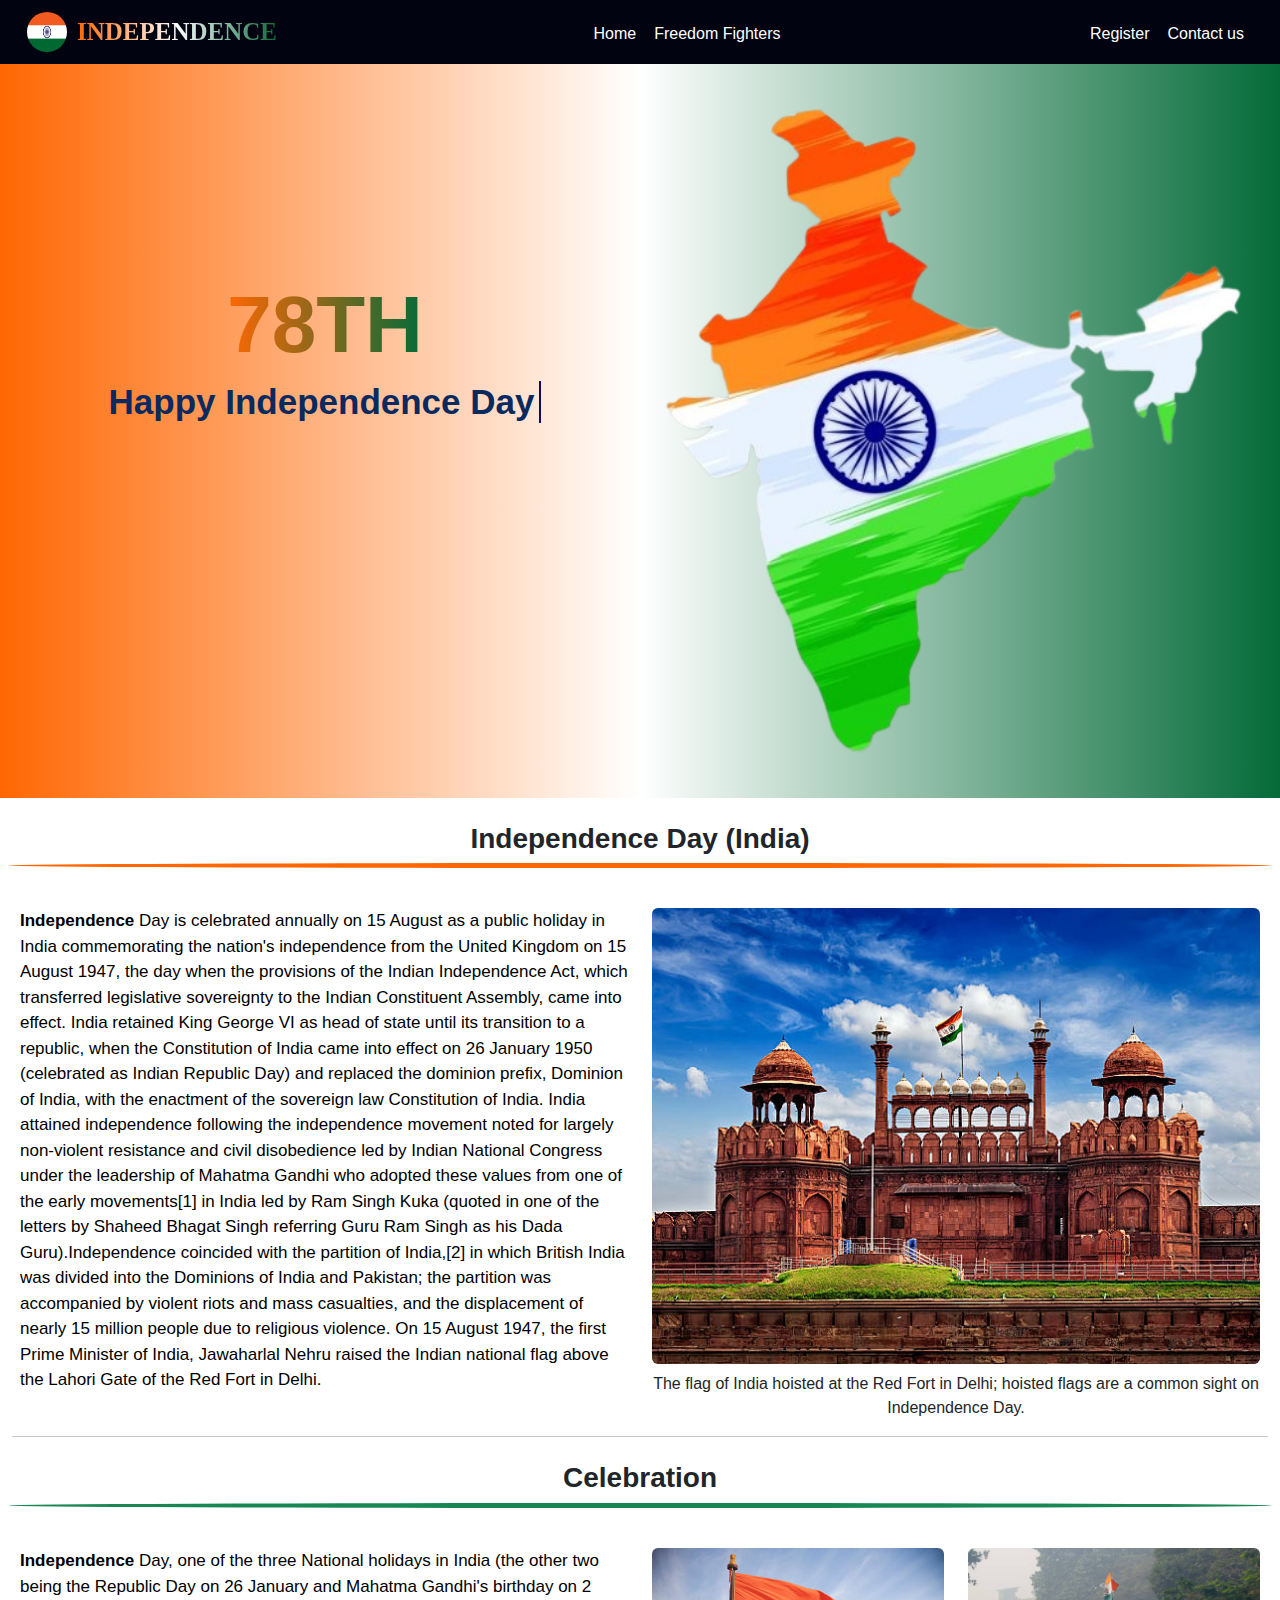
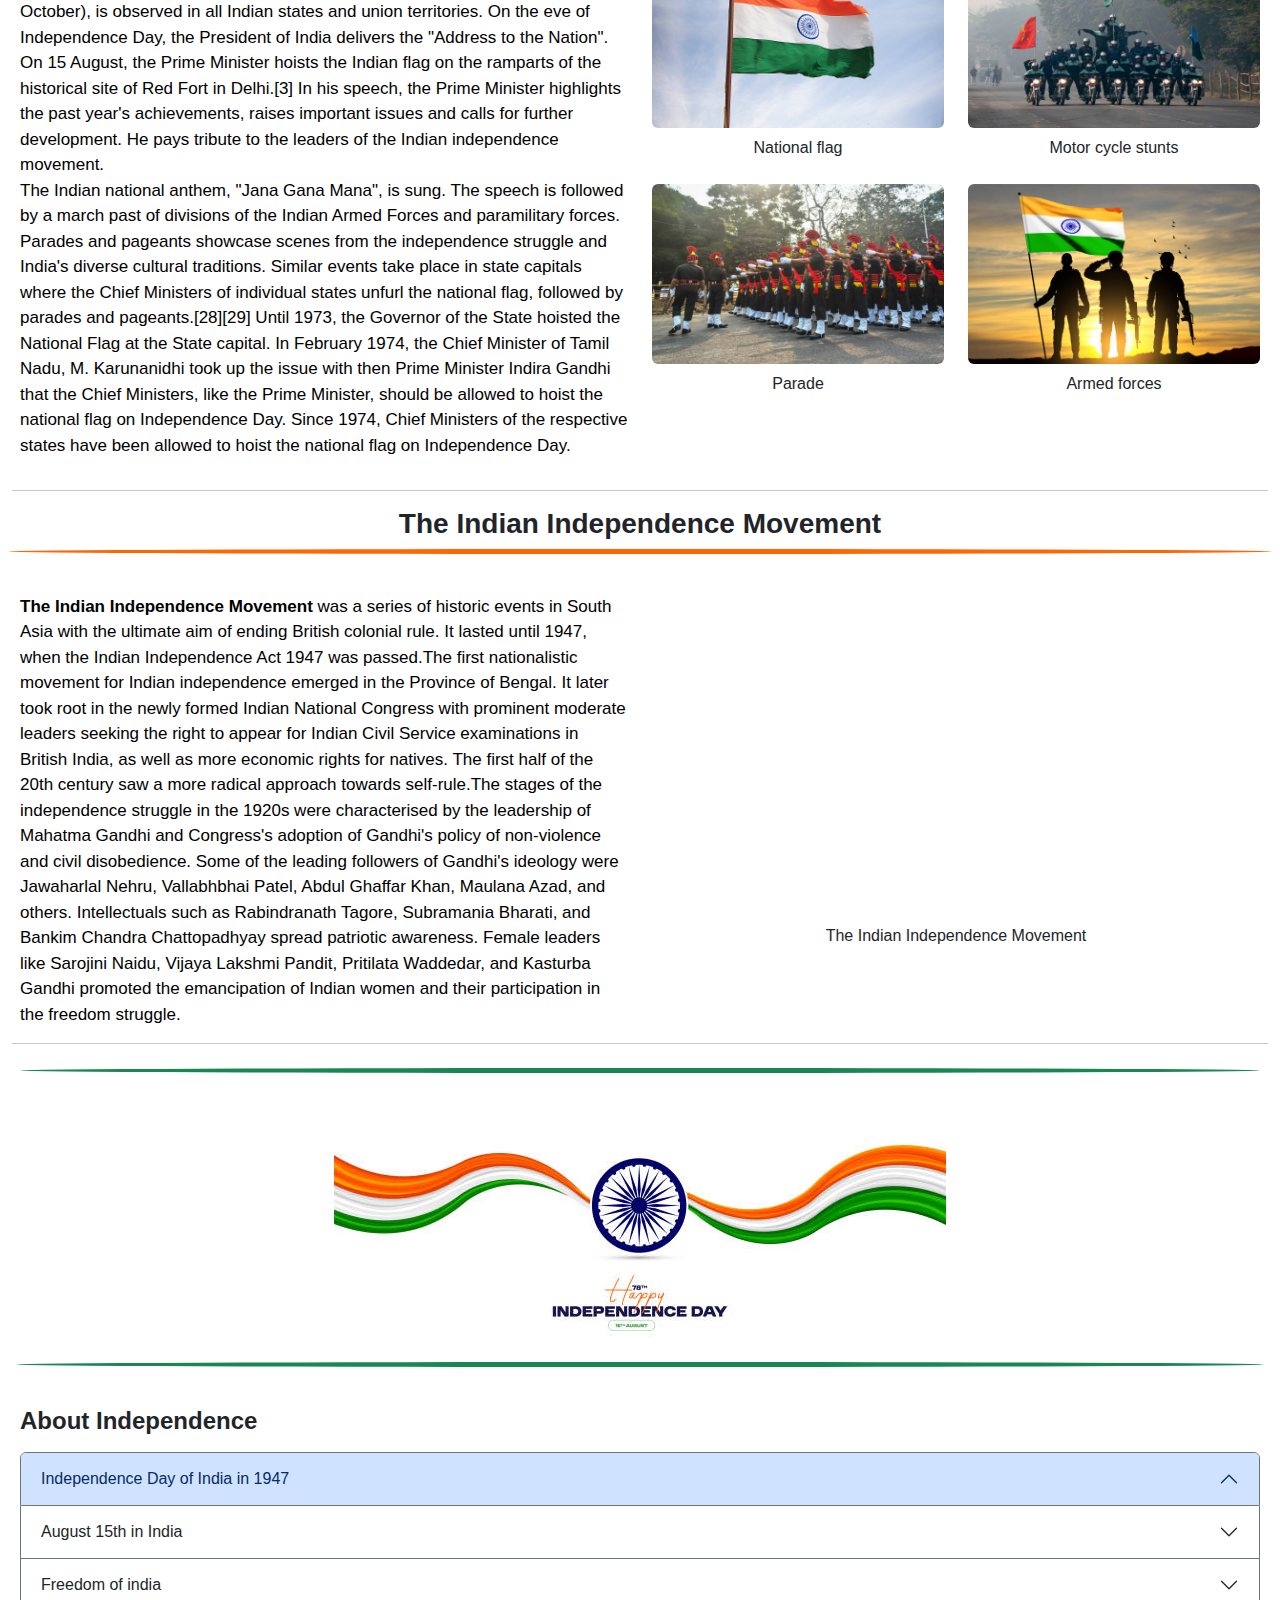
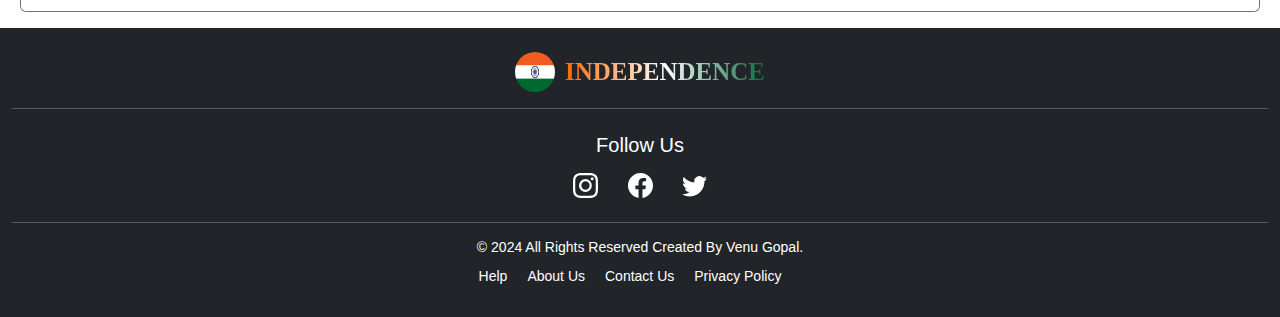
==== index.html @ 97d41c0d "added countdown modal" ====
<!DOCTYPE html>
<html lang="en">

<head>
    <meta charset="UTF-8">

    <link rel="stylesheet"
        href="https://fonts.googleapis.com/css2?family=Material+Symbols+Outlined:opsz,wght,FILL,GRAD@24,400,0,0" />
    <link rel="stylesheet" href="style.css">
    <link rel="shortcut icon" href="/images/favicon.png" type="image/x-icon">
    <meta name="viewport" content="width=device-width, initial-scale=1.0">
    <link href="https://cdn.jsdelivr.net/npm/bootstrap@5.3.3/dist/css/bootstrap.min.css" rel="stylesheet"
        integrity="sha384-QWTKZyjpPEjISv5WaRU9OFeRpok6YctnYmDr5pNlyT2bRjXh0JMhjY6hW+ALEwIH" crossorigin="anonymous">
    <title>Independence</title>
</head>

<body class="body">

    <!-- navbar section  -->
    <nav class="navbar navbar-expand-lg nav-card-bg fixed-top" id="navbar-card">
        <div class="container-fluid">
            <img src="/images/favicon.png" class="logo" alt="">
            <a class="navbar-brand site-title" style="font-size: 25px;" href="#">Independence</a>
            <button class="navbar-toggler  bg-white" type="button" data-bs-toggle="collapse"
                data-bs-target="#navbarNavAltMarkup" aria-controls="navbarNavAltMarkup" aria-expanded="false"
                aria-label="Toggle navigation">
                <span class="navbar-toggler-icon"></span>
            </button>
            <div class="collapse navbar-collapse" id="navbarNavAltMarkup">
                <div class="navbar-nav m-auto ">
                    <a class="nav-link active  text-white" id="nav-title" aria-current="page" href="#">Home</a>
                    <a class="nav-link  text-white" href="/freedom.html" target="_self" id="nav-title">Freedom
                        Fighters</a>
                </div>
                <div class="navbar-nav  ">
                    <a class="nav-link  text-white" href="/register.html" target="_self" id="nav-title">Register</a>
                    <a class="nav-link  text-white" href="#footer" target="_self" id="nav-title">Contact us</a>
                </div>
            </div>
        </div>
    </nav>


    <!-- indian flag and map card section  -->
    <div class="container-fluid mt-4 pb-3" id="first-card">
        <div class="row text-center pb-3" id="header-card">
            <div class="col-12 col-md-6 typing-text-main-card">
                <h5 class="seven-eight">78TH</h5>
                <div class="typing-card">
                    <h4 class="typing-text">
                        Happy Independence Day
                    </h4>
                </div>
            </div>

            <div class="col-12 col-md-6">
                <img src="/images/india.png" class="india-map" alt="">
            </div>
        </div>

        <!-- independence day story  -->
        <div class="row text-center px-2 pt-4">
            <h3 class="fw-bold">Independence Day (India)</h3>
            <div class="hor-line"></div>
            <div class="col-12 col-md-12 col-lg-6  ">

                <p class="independence-para  ">
                    <b>Independence</b> Day is celebrated annually on 15 August as a public holiday in India
                    commemorating the
                    nation's independence from the United Kingdom on 15 August 1947, the day when the provisions of the
                    Indian Independence Act, which transferred legislative sovereignty to the Indian Constituent
                    Assembly, came into effect. India retained King George VI as head of state until its transition to a
                    republic, when the Constitution of India came into effect on 26 January 1950 (celebrated as Indian
                    Republic Day) and replaced the dominion prefix, Dominion of India, with the enactment of the
                    sovereign law Constitution of India. India attained independence following the independence movement
                    noted for largely non-violent resistance and civil disobedience led by Indian National Congress
                    under the leadership of Mahatma Gandhi who adopted these values from one of the early movements[1]
                    in India led by Ram Singh Kuka (quoted in one of the letters by Shaheed Bhagat Singh referring Guru
                    Ram Singh as his Dada Guru).Independence coincided with the partition of India,[2] in which British
                    India was divided into the Dominions of India and Pakistan; the partition was accompanied by violent
                    riots and mass casualties, and the displacement of nearly 15 million people due to religious
                    violence. On 15 August 1947, the first Prime Minister of India, Jawaharlal Nehru raised the Indian
                    national flag above the Lahori Gate of the Red Fort in Delhi.

                </p>
            </div>

            <div class="col-md-6 d-none d-md-block d-lg-none">
                <p class="independence-para  mt-2  text-start">The flag of India hoisted at the Red Fort in Delhi;
                    hoisted flags are a common sight on Independence Day,Celebrations Flag hoisting, parade, fireworks,
                    singing patriotic songs and the National Anthem Jana Gana Mana, speech by the Prime Minister of
                    India and President of India</p>
            </div>
            <div class="col-12 col-md-6">
                <img src="/images/red-fort.jpg" class="india-map rounded" alt="">
                <p class=" d-md-none d-lg-block  mt-2  text-center">The flag of India hoisted at the
                    Red Fort in Delhi; hoisted flags are a common sight on Independence Day.</p>
            </div>
        </div>
        <hr class="m-0" />

        <!-- celebrations  -->
        <div class="row text-center px-2 pt-4">
            <h3 class="fw-bold">Celebration </h3>
            <div class="hor-line bg-success"></div>
            <div class="col-12 col-md-6 ">

                <p class="independence-para text-start ">
                    <b> Independence</b> Day, one of the three National holidays in India (the other two being the
                    Republic Day
                    on 26 January and Mahatma Gandhi's birthday on 2 October), is observed in all Indian states and
                    union territories. On the eve of Independence Day, the President of India delivers the "Address to
                    the Nation". On 15 August, the Prime Minister hoists the Indian flag on the ramparts of the
                    historical site of Red Fort in Delhi.[3] In his speech, the Prime Minister highlights the past
                    year's achievements, raises important issues and calls for further development. He pays tribute to
                    the leaders of the Indian independence movement.<span class="d-block d-md-none d-lg-block"> The
                        Indian national anthem, "Jana Gana Mana", is
                        sung. The speech is followed by a march past of divisions of the Indian Armed Forces and
                        paramilitary forces. Parades and pageants showcase scenes from the independence struggle and
                        India's
                        diverse cultural traditions. Similar events take place in state capitals where the Chief
                        Ministers
                        of individual states unfurl the national flag, followed by parades and pageants.[28][29] Until
                        1973,
                        the Governor of the State hoisted the National Flag at the State capital. In February 1974, the
                        Chief Minister of Tamil Nadu, M. Karunanidhi took up the issue with then Prime Minister Indira
                        Gandhi that the Chief Ministers, like the Prime Minister, should be allowed to hoist the
                        national
                        flag on Independence Day. Since 1974, Chief Ministers of the respective states have been allowed
                        to
                        hoist the national flag on Independence Day.
                    </span>
                </p>
            </div>


            <div class="col-12 col-md-6">
                <div class="row ">

                    <div class="col">
                        <img src="/images/flag.jpg" class="cele-pics rounded " alt="">
                        <p class="mt-2">National flag</p>
                        <img src="/images/parade.jpg" class=" cele-pics rounded mt-2" alt="">
                        <p class="mt-2">Parade</p>
                    </div>
                    <div class="col">
                        <img src="/images/moto-flag.jpg" class=" cele-pics rounded" alt="">
                        <p class="mt-2"> Motor cycle stunts</p>
                        <img src="/images/army.jpg" class=" cele-pics rounded mt-2" alt="">
                        <p class="mt-2">Armed forces</p>
                    </div>
                </div>
            </div>

            <div class="col-12 d-none d-md-block d-lg-none">
                <p class="independence-para text-start">
                    The Indian national anthem, "Jana Gana Mana", is
                    sung. The speech is followed by a march past of divisions of the Indian Armed Forces and
                    paramilitary forces. Parades and pageants showcase scenes from the independence struggle and India's
                    diverse cultural traditions. Similar events take place in state capitals where the Chief Ministers
                    of individual states unfurl the national flag, followed by parades and pageants.[28][29] Until 1973,
                    the Governor of the State hoisted the National Flag at the State capital. In February 1974, the
                    Chief Minister of Tamil Nadu, M. Karunanidhi took up the issue with then Prime Minister Indira
                    Gandhi that the Chief Ministers, like the Prime Minister, should be allowed to hoist the national
                    flag on Independence Day. Since 1974, Chief Ministers of the respective states have been allowed to
                    hoist the national flag on Independence Day
                </p>
            </div>
        </div>

        <hr class="" />
        <!-- video of independence section  -->
        <div class="row px-2">
            <h3 class="fw-bold text-center">The Indian Independence Movement</h3>
            <div class="hor-line px-2"></div>
            <div class="col-12 col-md-6">
                <p class="independence-para"> <b>The Indian Independence Movement</b> was a series of historic events in
                    South
                    Asia with the
                    ultimate aim of ending British colonial rule. It lasted until 1947, when the Indian Independence Act
                    1947 was passed.The first nationalistic movement for Indian independence emerged in the Province of
                    Bengal. It later
                    took root in the newly formed Indian National Congress with prominent moderate leaders seeking the
                    right to appear for Indian Civil Service examinations in British India, as well as more economic
                    rights for natives. The first half of the 20th century saw a more radical approach towards
                    self-rule.The stages of the independence struggle in the 1920s were characterised by the leadership
                    of Mahatma
                    Gandhi and Congress's adoption of Gandhi's policy of non-violence and civil disobedience. Some of
                    the leading followers of Gandhi's ideology were Jawaharlal Nehru, Vallabhbhai Patel, Abdul Ghaffar
                    Khan, Maulana Azad, and others. Intellectuals such as Rabindranath Tagore, Subramania Bharati, and
                    Bankim Chandra Chattopadhyay spread patriotic awareness. Female leaders like Sarojini Naidu, Vijaya
                    Lakshmi Pandit, Pritilata Waddedar, and Kasturba Gandhi promoted the emancipation of Indian women
                    and their participation in the freedom struggle.</p>
            </div>
            <div class="col-12 col-md-6">
                <iframe class="rounded" width="100%" height="315"
                    src="https://www.youtube.com/embed/RoUAdTocj0E?si=4r1GRbFSFr2_ej_W" title="YouTube video player"
                    frameborder="0"
                    allow="accelerometer; autoplay; clipboard-write; encrypted-media; gyroscope; picture-in-picture; web-share"
                    referrerpolicy="strict-origin-when-cross-origin" allowfullscreen></iframe>
                <p class="mt-2 text-center">The Indian Independence Movement </p>

            </div>
        </div>

        <hr class="mt-0 mb-4" />
        <!-- flag chakra section  -->
        <div class="px-2">
            <div class="hor-line bg-success pt-0 "></div>
            <div class="row px-2">
                <div class="col d-flex justify-content-center pb-3">
                    <img src="/images/chakra.jpg" class="chakra-img" alt="independence-day">
                </div>
                <div class="hor-line bg-success"></div>
            </div>


            <!-- accordian section  -->
            <div class="col-12 ">
                <h4 class="mb-3 fw-bold">About Independence</h4>

                <div class="accordion " id="accordionPanelsStayOpenExample">
                    <div class="accordion-item border-1 border-secondary">
                        <h2 class="accordion-header">
                            <button class="accordion-button" type="button" data-bs-toggle="collapse"
                                data-bs-target="#panelsStayOpen-collapseOne" aria-expanded="true"
                                aria-controls="panelsStayOpen-collapseOne">
                                Independence Day of India in 1947
                            </button>
                        </h2>
                        <div id="panelsStayOpen-collapseOne" class="accordion-collapse collapse">
                            <h6 class="accordion-body">
                                It was on 15th August 1947 that India was declared independent from British colonialism,
                                and the reins of control were handed over to the leaders of the Country.

                            </h6>
                        </div>
                    </div>
                    <div class="accordion-item  border-1 border-secondary">
                        <h2 class="accordion-header">
                            <button class="accordion-button collapsed" type="button" data-bs-toggle="collapse"
                                data-bs-target="#panelsStayOpen-collapseTwo" aria-expanded="false"
                                aria-controls="panelsStayOpen-collapseTwo">
                                August 15th in India
                            </button>
                        </h2>
                        <div id="panelsStayOpen-collapseTwo" class="accordion-collapse collapse">
                            <h6 class="accordion-body">
                                Independence Day, in India, national holiday celebrated annually on August 15.
                                Independence Day marks the end of British rule in 1947, brought about by the Indian
                                Independence Act of July 18 that year, and the establishment of a free and independent
                                Indian nation.
                            </h6>
                        </div>
                    </div>
                    <div class="accordion-item  border-1 border-secondary">
                        <h2 class="accordion-header">
                            <button class="accordion-button collapsed" type="button" data-bs-toggle="collapse"
                                data-bs-target="#panelsStayOpen-collapseThree" aria-expanded="false"
                                aria-controls="panelsStayOpen-collapseThree">
                                Freedom of india
                            </button>
                        </h2>
                        <div id="panelsStayOpen-collapseThree" class="accordion-collapse collapse">
                            <h6 class="accordion-body">
                                The Indian Independence Movement was a series of historic events in South Asia with the
                                ultimate aim of ending British colonial rule. It lasted until 1947, when the Indian
                                Independence Act 1947 was passed. The first nationalistic movement for Indian
                                independence emerged in the Province of Bengal.
                            </h6>
                        </div>
                    </div>
                </div>
            </div>
        </div>
    </div>

    <!-- footer section  -->
    <footer class="footer-section container-fluid py-4 bg-dark" id="footer">
        <div class="logo-footer-card container-fluid">
            <img src="/images/favicon.png" class="logo" alt="independence-day">
            <a class="navbar-brand site-title" style="font-size: 25px;">Independence</a>

        </div>
        <hr class="text-white" />
        <div class="py-2">
            <h5 class="text-white pb-2">Follow Us</h5>
            <a href="https://www.instagram.com/venu_gopal_godugu?igsh=OGQ5ZDc2ODk2ZA==" target="_blank"><svg
                    xmlns="http://www.w3.org/2000/svg" fill="currentColor" class="bi bi-instagram face-icon"
                    viewBox="0 0 16 16">
                    <path
                        d="M8 0C5.829 0 5.556.01 4.703.048 3.85.088 3.269.222 2.76.42a3.9 3.9 0 0 0-1.417.923A3.9 3.9 0 0 0 .42 2.76C.222 3.268.087 3.85.048 4.7.01 5.555 0 5.827 0 8.001c0 2.172.01 2.444.048 3.297.04.852.174 1.433.372 1.942.205.526.478.972.923 1.417.444.445.89.719 1.416.923.51.198 1.09.333 1.942.372C5.555 15.99 5.827 16 8 16s2.444-.01 3.298-.048c.851-.04 1.434-.174 1.943-.372a3.9 3.9 0 0 0 1.416-.923c.445-.445.718-.891.923-1.417.197-.509.332-1.09.372-1.942C15.99 10.445 16 10.173 16 8s-.01-2.445-.048-3.299c-.04-.851-.175-1.433-.372-1.941a3.9 3.9 0 0 0-.923-1.417A3.9 3.9 0 0 0 13.24.42c-.51-.198-1.092-.333-1.943-.372C10.443.01 10.172 0 7.998 0zm-.717 1.442h.718c2.136 0 2.389.007 3.232.046.78.035 1.204.166 1.486.275.373.145.64.319.92.599s.453.546.598.92c.11.281.24.705.275 1.485.039.843.047 1.096.047 3.231s-.008 2.389-.047 3.232c-.035.78-.166 1.203-.275 1.485a2.5 2.5 0 0 1-.599.919c-.28.28-.546.453-.92.598-.28.11-.704.24-1.485.276-.843.038-1.096.047-3.232.047s-2.39-.009-3.233-.047c-.78-.036-1.203-.166-1.485-.276a2.5 2.5 0 0 1-.92-.598 2.5 2.5 0 0 1-.6-.92c-.109-.281-.24-.705-.275-1.485-.038-.843-.046-1.096-.046-3.233s.008-2.388.046-3.231c.036-.78.166-1.204.276-1.486.145-.373.319-.64.599-.92s.546-.453.92-.598c.282-.11.705-.24 1.485-.276.738-.034 1.024-.044 2.515-.045zm4.988 1.328a.96.96 0 1 0 0 1.92.96.96 0 0 0 0-1.92m-4.27 1.122a4.109 4.109 0 1 0 0 8.217 4.109 4.109 0 0 0 0-8.217m0 1.441a2.667 2.667 0 1 1 0 5.334 2.667 2.667 0 0 1 0-5.334" />
                </svg></a>
            <a href="https://www.facebook.com/profile.php?id=100006681679031&mibextid=ZbWKwL" target="_blank"><svg
                    xmlns="http://www.w3.org/2000/svg" fill="currentColor" class="bi bi-facebook face-icon-2"
                    viewBox="0 0 16 16">
                    <path
                        d="M16 8.049c0-4.446-3.582-8.05-8-8.05C3.58 0-.002 3.603-.002 8.05c0 4.017 2.926 7.347 6.75 7.951v-5.625h-2.03V8.05H6.75V6.275c0-2.017 1.195-3.131 3.022-3.131.876 0 1.791.157 1.791.157v1.98h-1.009c-.993 0-1.303.621-1.303 1.258v1.51h2.218l-.354 2.326H9.25V16c3.824-.604 6.75-3.934 6.75-7.951" />
                </svg></a>
            <a href="https://twitter.com/i/flow/login " target="_blank" class=""><svg xmlns="http://www.w3.org/2000/svg"
                    fill="currentColor" class="bi bi-twitter face-icon" viewBox="0 0 16 16">
                    <path
                        d="M5.026 15c6.038 0 9.341-5.003 9.341-9.334q.002-.211-.006-.422A6.7 6.7 0 0 0 16 3.542a6.7 6.7 0 0 1-1.889.518 3.3 3.3 0 0 0 1.447-1.817 6.5 6.5 0 0 1-2.087.793A3.286 3.286 0 0 0 7.875 6.03a9.32 9.32 0 0 1-6.767-3.429 3.29 3.29 0 0 0 1.018 4.382A3.3 3.3 0 0 1 .64 6.575v.045a3.29 3.29 0 0 0 2.632 3.218 3.2 3.2 0 0 1-.865.115 3 3 0 0 1-.614-.057 3.28 3.28 0 0 0 3.067 2.277A6.6 6.6 0 0 1 .78 13.58a6 6 0 0 1-.78-.045A9.34 9.34 0 0 0 5.026 15" />
                </svg></a>
        </div>
        <hr class="text-white" />
        <h6 class="text-white footer-text">
            &copy; 2024 All Rights Reserved Created By Venu Gopal.
        </h6>
        <div class="d-flex justify-content-center pt-1">
            <h6 class="text-white footer-text">
                <a class="footer-links">help</a>
            </h6>
            <h6 class="text-white footer-text">
                <a class="footer-links">about us</a>
            </h6>
            <h6 class="text-white footer-text">
                <a href="mailto:www.venuiti97@gmail.com" class="footer-links" target="_blank">contact us</a>
            </h6>
            <h6 class="text-white footer-text">
                <a class="footer-links">privacy policy</a>
            </h6>
        </div>
    </footer>


    <!-- go up card  -->
    <a href="#first-card" title="Go Up" class="go-up-card" id="arrow-card">
        <span class="material-symbols-outlined" style="margin-top: 0.3rem;">
            arrow_upward
        </span>
    </a>

    <!-- countdown card  -->
    <div id="countdown-card" class="px-2">
        <div class="d-flex justify-content-center align-items-center" style="height: 100vh;">

            <div class="card" id="count-card">
                <div class="card-header fs-4 bg-warning">
                    Independence day meet
                </div>
                <div class="card-body">
                    <div class="card-title fs-5 fw-bold" id="countdown">
                        Countdown :
                    </div>
                    <p class="card-text text-white" id="countdown-note"> "Don't miss the chance to celebrate our
                        nation's independence! Join us for an unforgettable gathering on August 15th to honor our
                        freedom and unity."</p>
                    <div class="d-flex justify-content-end column-gap-3">
                        <button class="btn" id="close-count-bt">Close</button>
                        <a href="/register.html" class="btn btn-primary">Register now</a>
                    </div>
                </div>
            </div>
        </div>
    </div>


    <script>
        // arrow card function
        window.addEventListener("scroll", function () {
            const arrow = this.document.getElementById("arrow-card");
            if (window.scrollY > window.innerHeight * 2) {
                arrow.style.display = "block";
            } else {
                arrow.style.display = "none";
            }
        });



        //independence day count down function 
        // Set the date we're counting down to
        const countdownDate = new Date('August 15, 2024 00:00:00').getTime();
        // Update the countdown every 1 second
        const countdownFunction = setInterval(() => {
            // Get today's date and time
            const now = new Date().getTime();
            // Find the distance between now and the countdown date
            const distance = countdownDate - now;
            // Time calculations for days, hours, minutes, and seconds
            const days = Math.floor(distance / (1000 * 60 * 60 * 24));
            const hours = Math.floor((distance % (1000 * 60 * 60 * 24)) / (1000 * 60 * 60));
            const minutes = Math.floor((distance % (1000 * 60 * 60)) / (1000 * 60));
            const seconds = Math.floor((distance % (1000 * 60)) / 1000);
            // Display the result in the element with id="countdown"
            document.getElementById('countdown').innerHTML = `Registration ends in : ${days}d ${hours}h ${minutes}m ${seconds}s`;
            // If the countdown is finished, write some text
            if (distance < 0) {
                clearInterval(countdownFunction);
                document.getElementById('countdown').innerHTML = 'Happy Independence Day!';
            }
        }, 1000);


        // countdownCard display none and hide logic 
        const countdownCard = document.getElementById("countdown-card")
        const closeCountBt = document.getElementById("close-count-bt")

        window.addEventListener("load", () => {
            setTimeout(() => {
                countdownCard.style.display = "block"
            }, 1000);

        })

        closeCountBt.addEventListener("click", () => {
            countdownCard.style.display = "none"
        })

    </script>


    <script src="https://cdn.jsdelivr.net/npm/bootstrap@5.3.3/dist/js/bootstrap.bundle.min.js"
        integrity="sha384-YvpcrYf0tY3lHB60NNkmXc5s9fDVZLESaAA55NDzOxhy9GkcIdslK1eN7N6jIeHz"
        crossorigin="anonymous"></script>
</body>

</html>
---- style.css ----
* {
     margin: 0;
     padding: 0;
     box-sizing: border-box;
     font-family: Arial, sans-serif;
 }

 /* home page styling  */
 /* navbar styling  */

 .nav-card-bg {
     background-color: rgb(1, 3, 16);
 }

 .site-title {
     background-image: linear-gradient(to right, rgb(255, 103, 3), rgb(255, 255, 255), rgb(4, 106, 56));
     -webkit-text-fill-color: transparent;
     background-clip: text;
     font-weight: 600;
     text-transform: uppercase;
     font-family: Cambria, Cochin, Georgia, Times, 'Times New Roman', serif;
 }

 .logo {
     width: 40px;
     height: 40px;
     border-radius: 50%;
     margin-right: 10px;
 }


 /* Styles for large devices */
 @media only screen and (min-width: 992px) and (max-width: 1199.98px) {
     #navbar-card {
         padding-left: 15px;
         padding-right: 15px;
     }

     #nav-title {
         border-bottom: 1.5px solid white;
     }

     #nav-title:hover {
         border: 1.5px solid transparent;
     }

     .cele-pics {
         width: 100%;
         height: 180px;
     }
 }

 /* Styles for extra large devices */
 @media (min-width: 1200px) {
     #navbar-card {
         padding-left: 15px;
         padding-right: 15px;
     }

     #nav-title {
         border: 1.5px solid transparent;
         height: 37px;
     }

     #nav-title:hover {
         border-bottom: 1.5px solid white;
     }

     .cele-pics {
         width: 100%;
         height: 180px;
     }
 }

 #header-card {
     background-image: linear-gradient(to right, rgb(255, 103, 3), rgb(255, 255, 255), rgb(4, 106, 56));
     padding-top: 5rem;
     padding-left: 10px;
     padding-right: 10px;
 }

 /* typing text card styling */

 .typing-text-main-card {
     height: 500px;
     display: flex;
     flex-direction: column;
     justify-content: center;
     align-items: center;
 }

 .typing-card {
     display: inline-block;
 }

 .typing-text {
     overflow: hidden;
     text-wrap: nowrap;
     font-size: 35px;
     animation: typing 5s steps(40, end) infinite;
     border-right: 2px solid rgb(16, 12, 95);
     padding-right: 5px;
     /* background-image: linear-gradient(to right, rgb(255, 103, 3),rgb(255,255,255), rgb(4, 106, 56));
     -webkit-text-fill-color: transparent;
     background-clip: text; */
     font-weight: bold;
     color: rgb(10, 41, 95);

 }

 @keyframes typing {
     from {
         width: 0;
     }

     to {
         width: 100%;
     }
 }

 .seven-eight {
     font-size: 5rem;
     background-image: linear-gradient(to right, rgb(255, 103, 3), rgb(4, 106, 56));
     -webkit-text-fill-color: transparent;
     background-clip: text;
     font-weight: bold;
 }

 .india-map {
     width: 100%;

 }

 .hor-line {
     background-color: rgb(255, 103, 3);
     width: 100%;
     height: 5px;
     border-radius: 50%;
     margin-top: 10px;
     margin-bottom: 2.5rem;
 }

 @media only screen and (min-width: 992px) and (max-width: 1199.98px) {
     .chakra-img {
         max-width: 100%;
     }

 }

 @media (min-width: 1200px) {

     .chakra-img {
         max-width: 100%;
     }
 }

 /* Styles for extra small devices */
 @media (max-width: 575.98px) {
     .india-map {
         width: 100%;
     }

     .typing-text-main-card {
         height: 200px;
         padding-bottom: 3rem;
     }

     .typing-text {
         font-size: 25px;
     }

     .hor-line {

         margin-bottom: 1.9rem;
     }

     .cele-pics {
         width: 100%;
     }

     .cele-pics {
         width: 100%;
         height: 130px;
     }

     .chakra-img {
         width: 100%;
     }
 }

 /* Styles for small devices */
 @media (min-width: 576px) and (max-width: 767.98px) {
     .india-map {
         width: 100%;
     }

     .typing-text-main-card {
         height: 300px;
     }

     .typing-text {
         font-size: 30px;
     }

     .hor-line {
         margin-bottom: 1.9rem;
     }

     .cele-pics {
         width: 100%;
         height: 130px;
     }

     .chakra-img {
         width: 100%;
     }
 }

 /* Styles for medium devices */
 @media (min-width: 768px) and (max-width: 991.98px) {
     .india-map {
         width: 100%;
     }

     .typing-text {
         font-size: 25px;
     }

     .hor-line {
         margin-bottom: 1.9rem;
     }

     .cele-pics {
         width: 100%;
         height: 130px;
     }

     .chakra-img {
         width: 100%;
     }
 }


 .independence-para {
     color: black;
     text-align: start;
     font-family: 'Gill Sans', 'Gill Sans MT', Calibri, 'Trebuchet MS', sans-serif;
     font-size: 17px;
     
 }



 /* footer section  */

 .footer-section {
     text-align: center;
 }

 .logo-footer-card {
     display: flex;
     flex-direction: row;
     justify-content: center;
     align-items: center;
 }

 .logo-footer {
     margin: 0;
     padding: 0;
     width: 42px;
     height: 42px;
     border-radius: 50%;
     margin-bottom: 7px;
 }

 .footer-text {
     font-size: 14px;
     text-transform: capitalize;
 }

 .footer-links {
     color: white;
     text-decoration: none;
     margin-right: 20px;
     cursor: pointer;
 }

 .face-icon-2 {
     color: white;
     height: 25px;
     width: 25px;
     margin-left: 25px;
     margin-right: 25px;
 }

 .face-icon {
     color: white;
     height: 25px;
     width: 25px;
 }

 .face-icon-2:hover {
     color: blue;
 }


 .face-icon:hover {
     color: blue;
 }


 .go-up-card {
     position: fixed;
     bottom: 10px;
     right: 10px;
     display: none;
     background-color: rgb(235, 74, 16);
     height: 35px;
     width: 35px;
     border-radius: 50%;
     text-align: center;
     z-index: 1000;
     color: white;
     cursor: pointer;
     text-decoration: none;

 }

 #countdown-card{
    position:fixed;
    background-color:rgba(15, 14, 14, 0.5);
    height: 100vh;
    width: 100vw;
    left: 0;
    top: 0;
    display: none;

 }

#close-count-bt{
    border:1px solid white;
    color: white;
}

#close-count-bt:hover{
    border:1px solid rgb(231, 38, 8);
    color: white;
}

 #count-card{
    background-color: rgb(2, 2, 38);
 }

 #countdown{
    background-image: linear-gradient(to right, rgb(255, 103, 3), rgb(255, 255, 255), rgb(4, 106, 56));
    -webkit-text-fill-color: transparent;
    background-clip: text;
 }


 @media (min-width:768px){
    #countdown-note{
        width: 30rem;
    }
 }
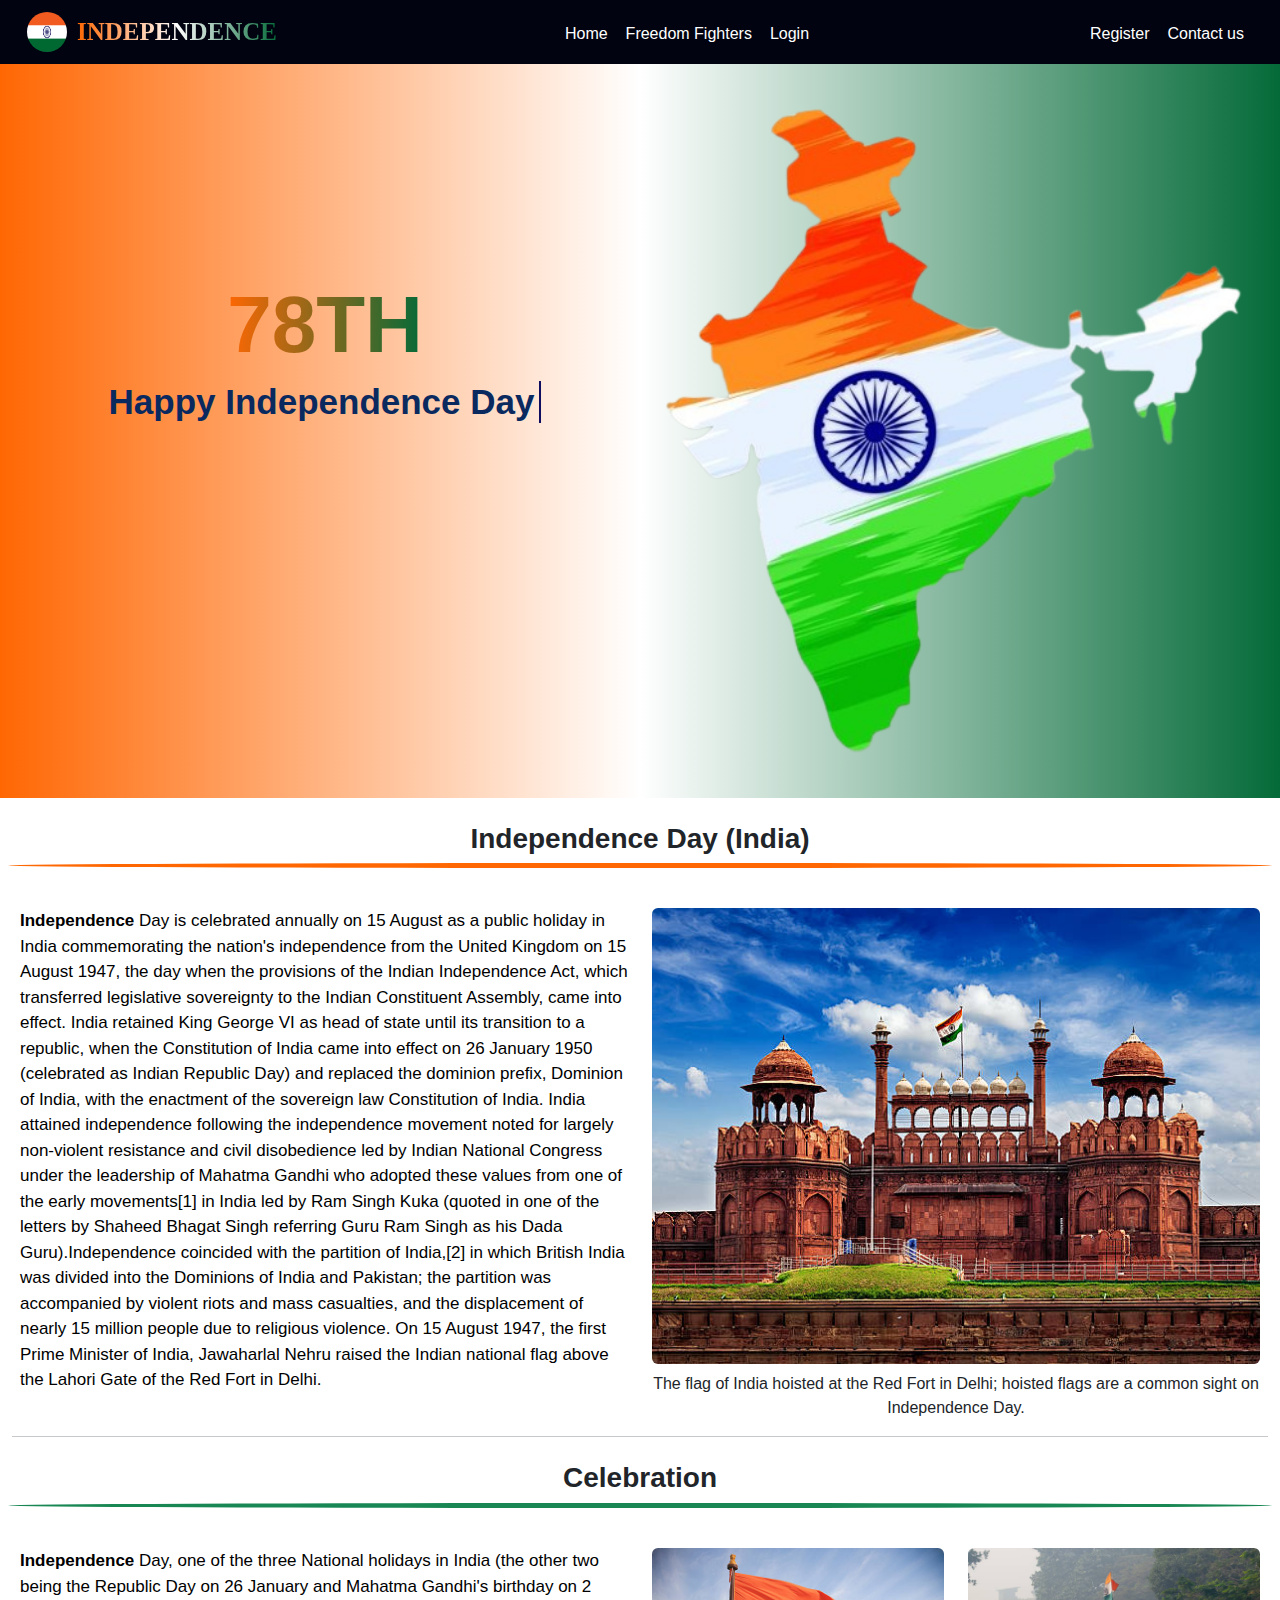
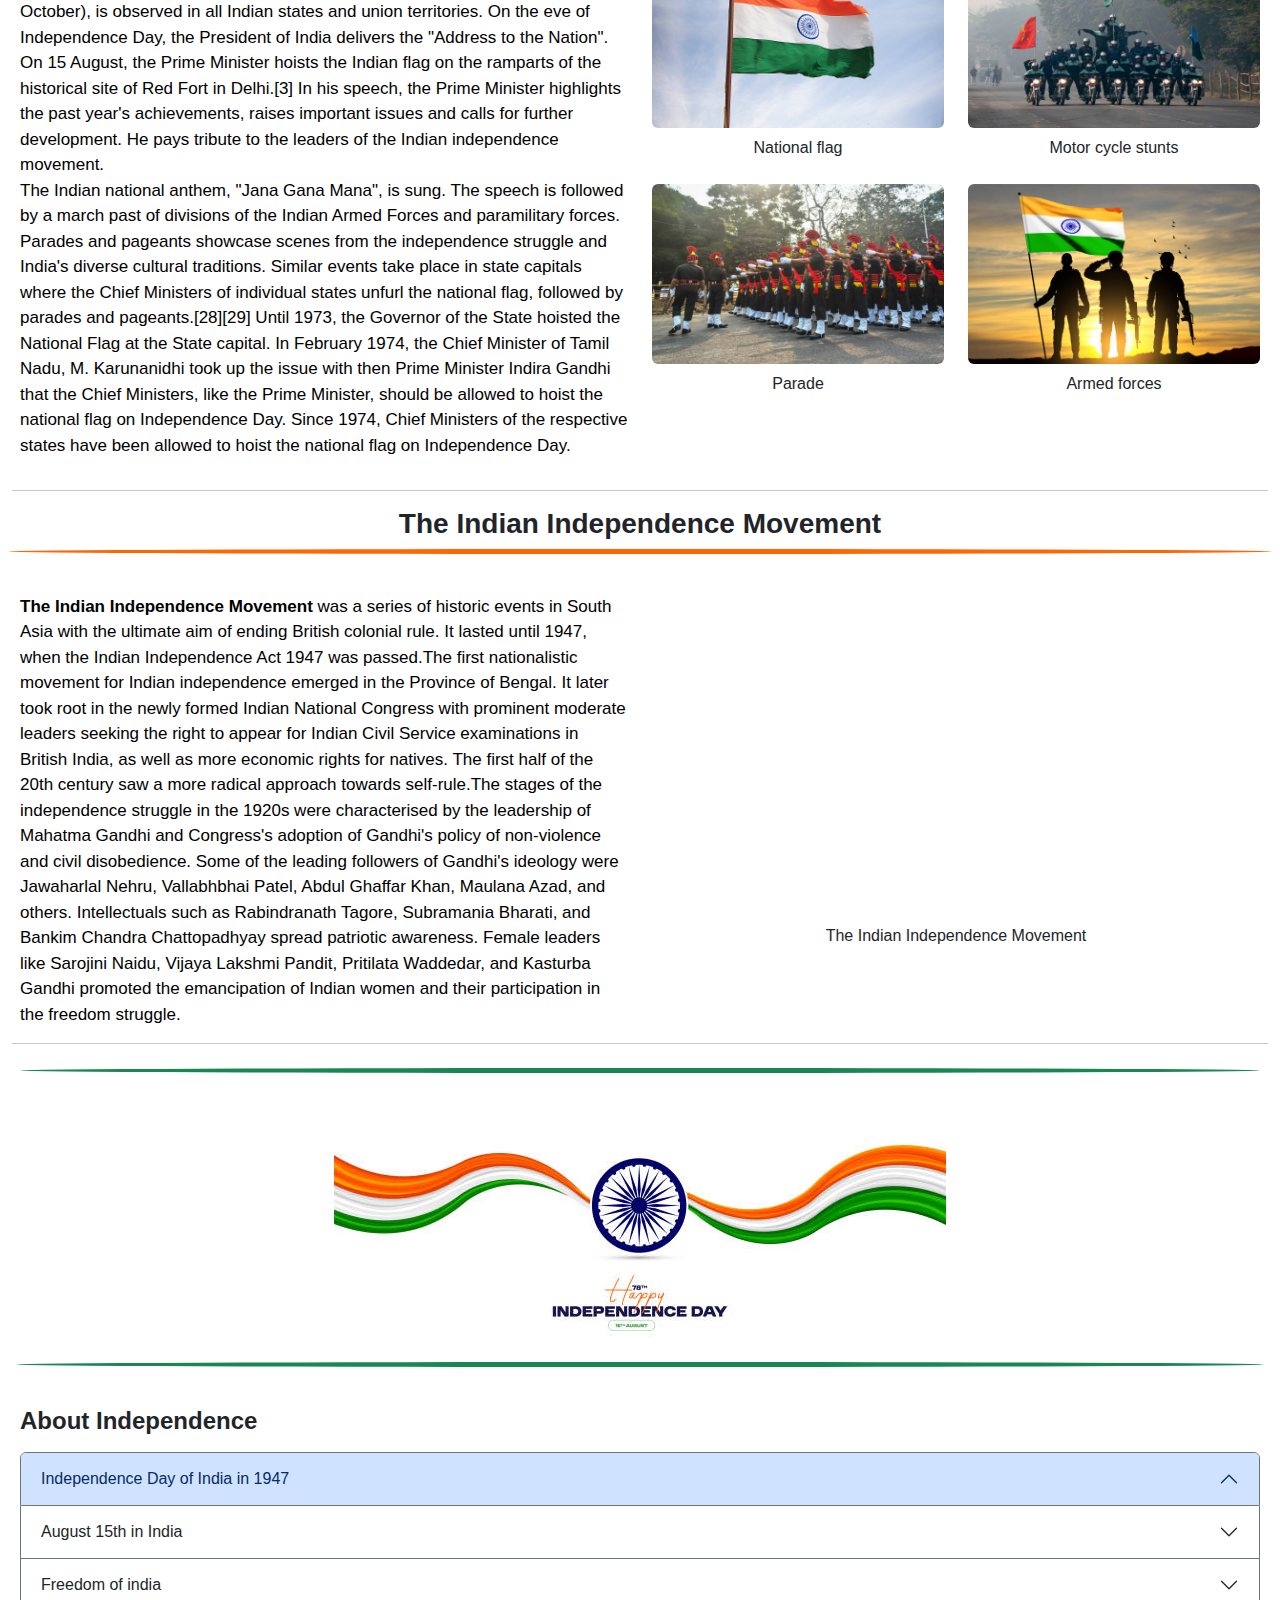
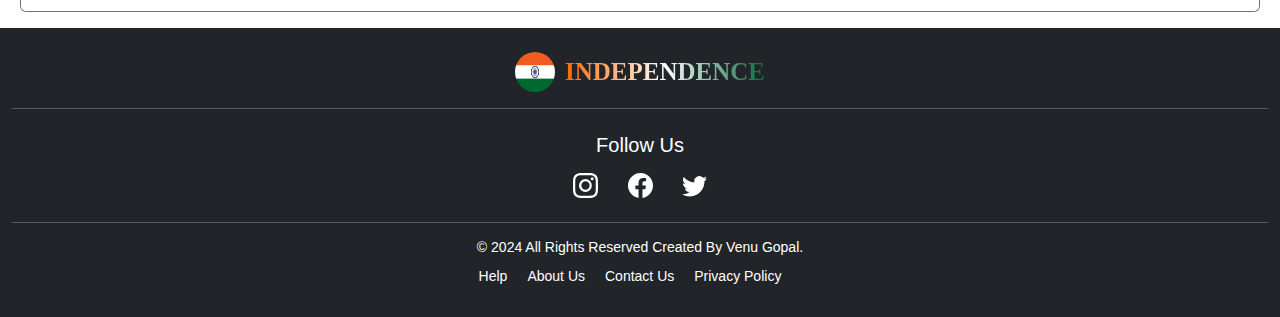
==== commit 33f2e851: "added login and signup modal" ====
--- a/index.html
+++ b/index.html
@@ -7,6 +7,7 @@
     <link rel="stylesheet"
         href="https://fonts.googleapis.com/css2?family=Material+Symbols+Outlined:opsz,wght,FILL,GRAD@24,400,0,0" />
     <link rel="stylesheet" href="style.css">
+    <link rel="stylesheet" href="register.css">
     <link rel="shortcut icon" href="/images/favicon.png" type="image/x-icon">
     <meta name="viewport" content="width=device-width, initial-scale=1.0">
     <link href="https://cdn.jsdelivr.net/npm/bootstrap@5.3.3/dist/css/bootstrap.min.css" rel="stylesheet"
@@ -29,17 +30,79 @@
             <div class="collapse navbar-collapse" id="navbarNavAltMarkup">
                 <div class="navbar-nav m-auto ">
                     <a class="nav-link active  text-white" id="nav-title" aria-current="page" href="#">Home</a>
-                    <a class="nav-link  text-white" href="/freedom.html" target="_self" id="nav-title">Freedom
+                    <a class="nav-link  text-white" href="/freedom.html" target="_self" id="nav-title1">Freedom
                         Fighters</a>
+                        <a class="nav-link  text-white"  id="nav-title2" style="cursor: pointer;" data-bs-target="#exampleModalToggle" data-bs-toggle="modal">Login</a>
                 </div>
                 <div class="navbar-nav  ">
-                    <a class="nav-link  text-white" href="/register.html" target="_self" id="nav-title">Register</a>
-                    <a class="nav-link  text-white" href="#footer" target="_self" id="nav-title">Contact us</a>
+                    <a class="nav-link  text-white" href="/register.html" target="_self" id="nav-title3">Register</a>
+                    <a class="nav-link  text-white" href="#footer" target="_self" id="nav-title4">Contact us</a>
                 </div>
             </div>
         </div>
     </nav>
-
+<!-- login and sign up modal  -->
+    <div class="modal fade" id="exampleModalToggle" aria-hidden="true" aria-labelledby="exampleModalToggleLabel" tabindex="-1">
+        <div class="modal-dialog modal-dialog-centered">
+          <div class="modal-content">
+            <div class="modal-header">
+              <h1 class="modal-title fs-5" id="exampleModalToggleLabel">Login</h1>
+              <button type="button" class="btn-close" data-bs-dismiss="modal" aria-label="Close"></button>
+            </div>
+            <div class="modal-body ">
+                <div class="">
+                    <label for="mail" class="form-label">Email </label>
+                    <input type="email" class="form-control-box" id="mail" placeholder="Enter Your Email">    
+                </div>
+                <div class="pt-3">
+                    <label for="pass" class="form-label">Password </label>
+                    <input type="password" class="form-control-box" id="pass" placeholder="Enter Your Password">    
+                </div>
+                   
+                  <hr>
+                  <div class="text-end">
+                      <button class="btn btn-warning">Login</button>
+                    </div>
+
+            </div>
+            <div class="modal-footer">
+               <h6>Don't Have an account? <span class="text-primary" style="cursor: pointer;" data-bs-target="#exampleModalToggle2" data-bs-toggle="modal">Sign up</span>
+               </h6>
+                </div>
+          </div>
+        </div>
+      </div>
+      <div class="modal fade" id="exampleModalToggle2" aria-hidden="true" aria-labelledby="exampleModalToggleLabel2" tabindex="-1">
+        <div class="modal-dialog modal-dialog-centered">
+          <div class="modal-content">
+            <div class="modal-header">
+              <h1 class="modal-title fs-5" id="exampleModalToggleLabel2">Signup</h1>
+              <button type="button" class="btn-close" data-bs-dismiss="modal" aria-label="Close"></button>
+            </div>
+            <div class="modal-body">
+                <div class="">
+                    <label for="mail1" class="form-label">Email </label>
+                    <input type="email" class="form-control-box" id="mail1" placeholder="Create Email">    
+                </div>
+                <div class="pt-3">
+                    <label for="pass1" class="form-label">Password </label>
+                    <input type="password" class="form-control-box" id="pass1" placeholder="Create Password">    
+                </div>
+                   
+                  <hr>
+                  <div class="text-end">
+                      <button class="btn btn-primary">Signup</button>
+                </div>
+            </div>
+            <div class="modal-footer">
+                <h6>Already Have an account? <span class="text-primary" style="cursor: pointer;"  data-bs-target="#exampleModalToggle" data-bs-toggle="modal">Log in</span>
+                </h6>
+             
+            </div>
+          </div>
+        </div>
+      </div>
+    
 
     <!-- indian flag and map card section  -->
     <div class="container-fluid mt-4 pb-3" id="first-card">
@@ -400,7 +463,7 @@
         window.addEventListener("load", () => {
             setTimeout(() => {
                 countdownCard.style.display = "block"
-            }, 1000);
+            }, 1200);
 
         })
 
@@ -409,7 +472,6 @@
         })
 
     </script>
-
 
     <script src="https://cdn.jsdelivr.net/npm/bootstrap@5.3.3/dist/js/bootstrap.bundle.min.js"
         integrity="sha384-YvpcrYf0tY3lHB60NNkmXc5s9fDVZLESaAA55NDzOxhy9GkcIdslK1eN7N6jIeHz"
--- a/style.css
+++ b/style.css
@@ -36,13 +36,50 @@
          padding-right: 15px;
      }
 
-     #nav-title {
-         border-bottom: 1.5px solid white;
-     }
-
-     #nav-title:hover {
-         border: 1.5px solid transparent;
-     }
+     #nav-title{
+        border: 1.5px solid transparent;
+        height: 37px;
+    }
+ 
+    #nav-title:hover {
+        border-bottom: 1.5px solid white;
+    }
+
+
+     #nav-title1 {
+        border: 1.5px solid transparent;
+        height: 37px;
+    }
+
+    #nav-title1:hover {
+        border-bottom: 1.5px solid white;
+    }
+
+    #nav-title2 {
+       border: 1.5px solid transparent;
+       height: 37px;
+   }
+
+   #nav-title2:hover {
+       border-bottom: 1.5px solid white;
+   }
+   #nav-title3{
+       border: 1.5px solid transparent;
+       height: 37px;
+   }
+
+   #nav-title3:hover {
+       border-bottom: 1.5px solid white;
+   }
+   #nav-title4 {
+       border: 1.5px solid transparent;
+       height: 37px;
+   }
+
+   #nav-title4:hover {
+       border-bottom: 1.5px solid white;
+   }
+
 
      .cele-pics {
          width: 100%;
@@ -57,14 +94,47 @@
          padding-right: 15px;
      }
 
-     #nav-title {
+     #nav-title{
+        border: 1.5px solid transparent;
+        height: 37px;
+    }
+ 
+    #nav-title:hover {
+        border-bottom: 1.5px solid white;
+    }
+     #nav-title1 {
          border: 1.5px solid transparent;
          height: 37px;
      }
 
-     #nav-title:hover {
+     #nav-title1:hover {
          border-bottom: 1.5px solid white;
      }
+
+     #nav-title2 {
+        border: 1.5px solid transparent;
+        height: 37px;
+    }
+
+    #nav-title2:hover {
+        border-bottom: 1.5px solid white;
+    }
+    #nav-title3{
+        border: 1.5px solid transparent;
+        height: 37px;
+    }
+
+    #nav-title3:hover {
+        border-bottom: 1.5px solid white;
+    }
+    #nav-title4 {
+        border: 1.5px solid transparent;
+        height: 37px;
+    }
+
+    #nav-title4:hover {
+        border-bottom: 1.5px solid white;
+    }
 
      .cele-pics {
          width: 100%;
--- a/register.css
+++ b/register.css
@@ -0,0 +1,102 @@
+ /* Styles for extra large devices */
+ @media (min-width: 1200px) {
+   #red-fort-img {
+     width: 700px;
+   }
+
+ }
+
+
+ /* Styles for large devices */
+ @media (min-width: 992px) and (max-width: 1199.98px) {
+   #red-fort-img {
+     width: 700px;
+   }
+ }
+
+
+ /* Styles for extra small devices */
+ @media (max-width: 575.98px) {
+
+   #red-fort-img {
+     width: 100%;
+   }
+
+ }
+
+ /* Styles for small devices */
+ @media (min-width: 576px) and (max-width: 767.98px) {
+   #red-fort-img {
+     width: 100%;
+   }
+ }
+
+ /* Styles for medium devices */
+ @media (min-width: 768px) and (max-width: 991.98px) {
+   #red-fort-img {
+     width: 100%;
+   }
+
+ }
+
+ .form-control-box {
+   width: 100%;
+   height: 40px;
+   padding-left: 12px;
+   border-radius: 5px;
+   outline: none;
+   border: 1.5px solid rgb(135, 135, 139);
+ }
+
+ #city-box {
+   display: none;
+   position: absolute;
+   width: 70%;
+   margin-top:0;
+   height: 40px;
+   padding-left: 12px;
+   border-radius: 5px;
+   outline: none;
+   border: 1.5px solid rgb(135, 135, 139);
+   background-color: white;
+   z-index: 1000;
+   padding: 10px;
+   overflow-y: scroll;
+   height: 20rem;
+   padding: 5px;
+   padding-left: 10px;
+   
+ }
+
+ .district-name {
+   padding: 3px;
+   padding-left: 5px;
+   cursor: pointer;
+   margin-top: 0px;
+   margin-bottom: 0px;
+   color: rgb(37, 37, 39);
+ }
+
+ .district-name:hover {
+   background-color: rgb(42, 100, 218);
+   color: white;
+   border-radius: 3px;
+
+ }
+
+ #form-pop-up{
+  position:fixed;
+  background-color:rgba(15, 14, 14, 0.5);
+  height: 100vh;
+  width: 100vw;
+  left: 0;
+  top: 0;
+  display: none;
+  z-index: 1000;
+
+}
+
+
+#spin-sub-bt{
+  display: none;
+}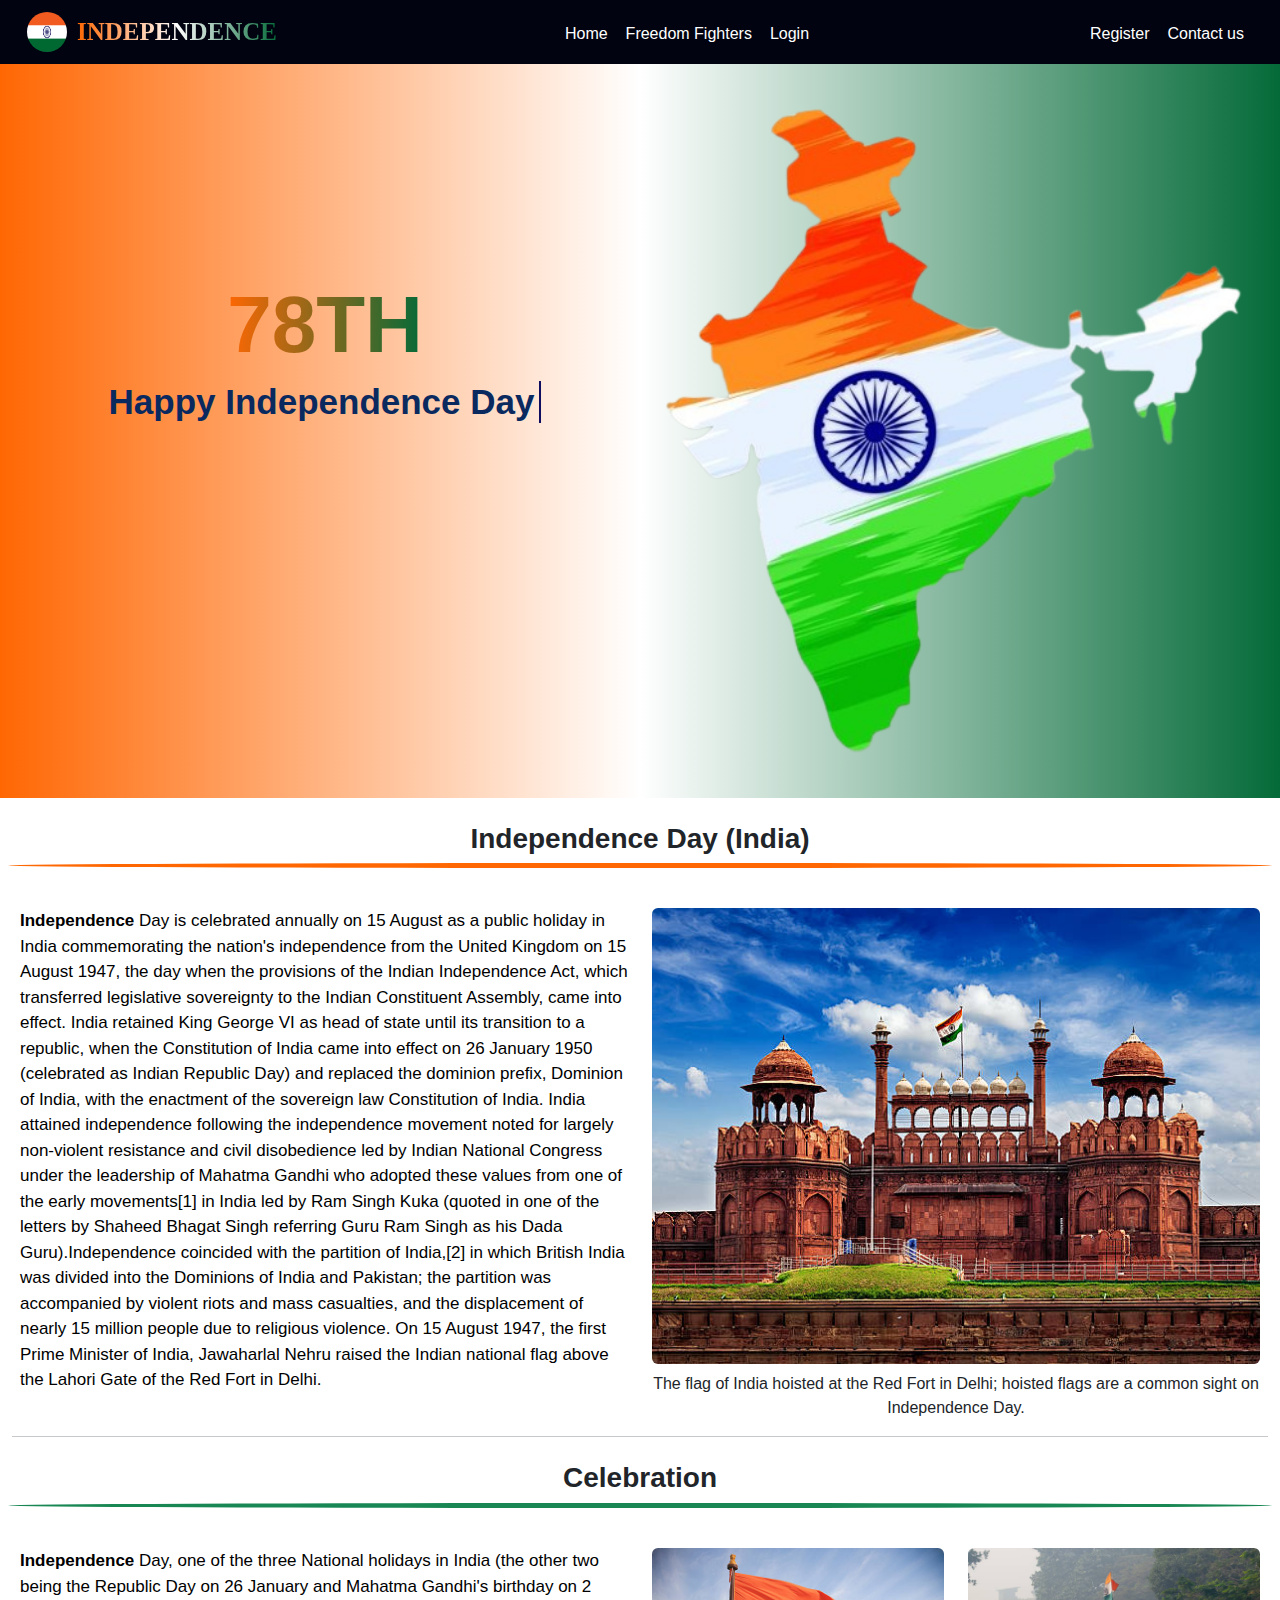
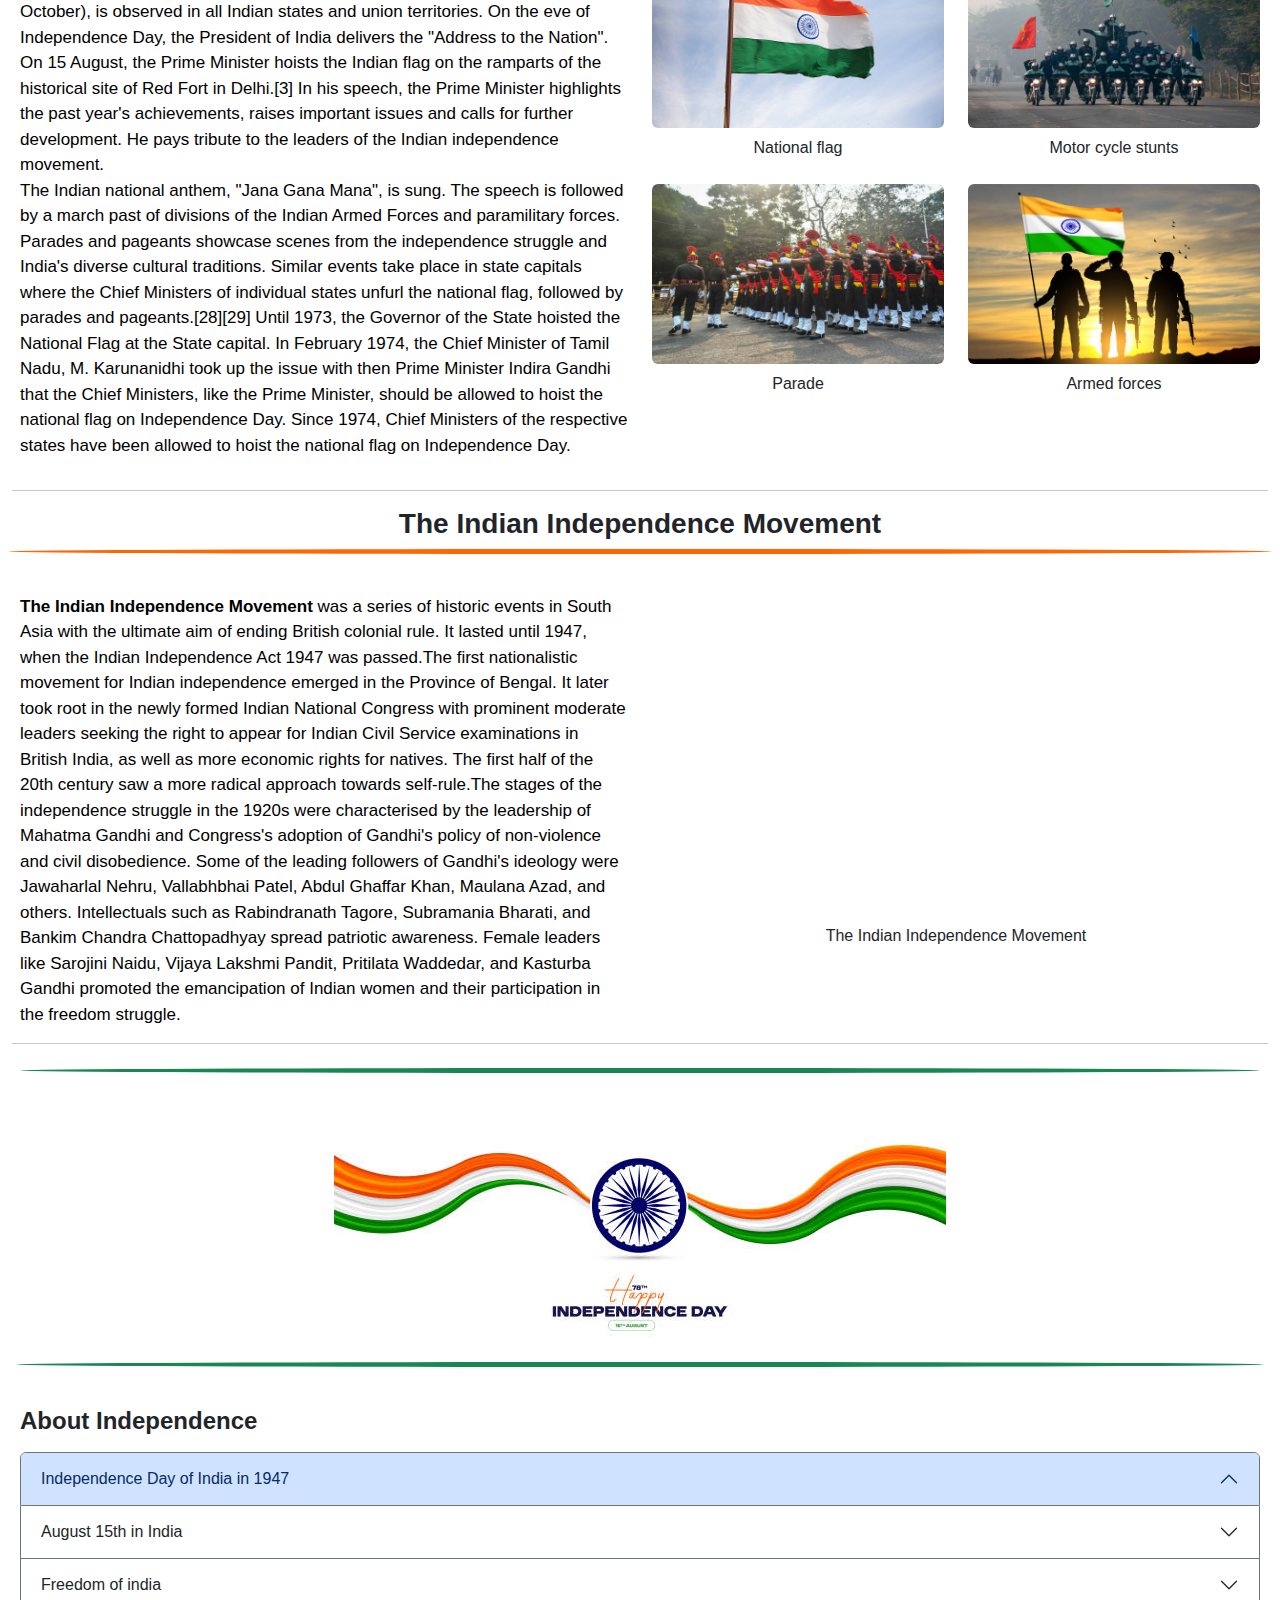
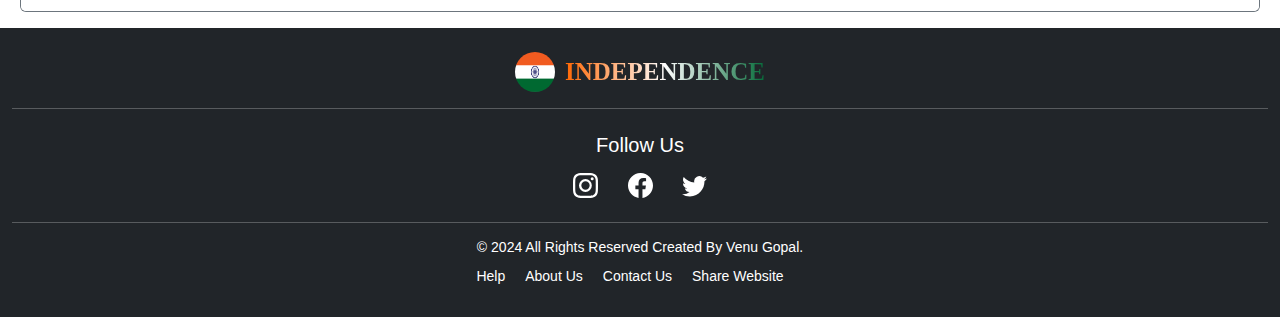
==== commit 164b5d7a: "added share web api" ====
--- a/index.html
+++ b/index.html
@@ -8,6 +8,7 @@
         href="https://fonts.googleapis.com/css2?family=Material+Symbols+Outlined:opsz,wght,FILL,GRAD@24,400,0,0" />
     <link rel="stylesheet" href="style.css">
     <link rel="stylesheet" href="register.css">
+    <script src="index.js" defer></script>
     <link rel="shortcut icon" href="/images/favicon.png" type="image/x-icon">
     <meta name="viewport" content="width=device-width, initial-scale=1.0">
     <link href="https://cdn.jsdelivr.net/npm/bootstrap@5.3.3/dist/css/bootstrap.min.css" rel="stylesheet"
@@ -32,7 +33,8 @@
                     <a class="nav-link active  text-white" id="nav-title" aria-current="page" href="#">Home</a>
                     <a class="nav-link  text-white" href="/freedom.html" target="_self" id="nav-title1">Freedom
                         Fighters</a>
-                        <a class="nav-link  text-white"  id="nav-title2" style="cursor: pointer;" data-bs-target="#exampleModalToggle" data-bs-toggle="modal">Login</a>
+                    <a class="nav-link  text-white" id="nav-title2" style="cursor: pointer;"
+                        data-bs-target="#exampleModalToggle" data-bs-toggle="modal">Login</a>
                 </div>
                 <div class="navbar-nav  ">
                     <a class="nav-link  text-white" href="/register.html" target="_self" id="nav-title3">Register</a>
@@ -41,68 +43,86 @@
             </div>
         </div>
     </nav>
-<!-- login and sign up modal  -->
-    <div class="modal fade" id="exampleModalToggle" aria-hidden="true" aria-labelledby="exampleModalToggleLabel" tabindex="-1">
+    <!-- login and sign up modal  -->
+    <div class="modal fade" id="exampleModalToggle" aria-hidden="true" aria-labelledby="exampleModalToggleLabel"
+        tabindex="-1">
         <div class="modal-dialog modal-dialog-centered">
-          <div class="modal-content">
-            <div class="modal-header">
-              <h1 class="modal-title fs-5" id="exampleModalToggleLabel">Login</h1>
-              <button type="button" class="btn-close" data-bs-dismiss="modal" aria-label="Close"></button>
-            </div>
-            <div class="modal-body ">
-                <div class="">
-                    <label for="mail" class="form-label">Email </label>
-                    <input type="email" class="form-control-box" id="mail" placeholder="Enter Your Email">    
-                </div>
-                <div class="pt-3">
-                    <label for="pass" class="form-label">Password </label>
-                    <input type="password" class="form-control-box" id="pass" placeholder="Enter Your Password">    
-                </div>
-                   
-                  <hr>
-                  <div class="text-end">
-                      <button class="btn btn-warning">Login</button>
-                    </div>
-
-            </div>
-            <div class="modal-footer">
-               <h6>Don't Have an account? <span class="text-primary" style="cursor: pointer;" data-bs-target="#exampleModalToggle2" data-bs-toggle="modal">Sign up</span>
-               </h6>
-                </div>
-          </div>
-        </div>
-      </div>
-      <div class="modal fade" id="exampleModalToggle2" aria-hidden="true" aria-labelledby="exampleModalToggleLabel2" tabindex="-1">
+            <div class="modal-content">
+                <div class="modal-header bg-primary">
+                    <h1 class="modal-title fs-5 text-white" id="exampleModalToggleLabel">Login</h1>
+                    <button type="button" class="btn-close" data-bs-dismiss="modal" aria-label="Close"></button>
+                </div>
+                <div class="modal-body ">
+                    <div class="">
+                        <label for="mail" class="form-label">Email </label>
+                        <input type="email" class="form-control-box" id="mail" placeholder="Enter Your Email">
+                    </div>
+                    <div class="pt-3">
+                        <label for="pass" class="form-label">Password </label>
+                        <input type="password" class="form-control-box" style="position: relative;" id="pass"
+                            placeholder="Enter Your Password">
+                        <span class="material-symbols-outlined eye-open" id="eye-open">
+                            visibility
+                        </span>
+                        <span class="material-symbols-outlined eye-open" id="eye-close">
+                            visibility_off
+                        </span>
+
+                    </div>
+
+                    <hr>
+                    <div class="text-end">
+                        <button class="btn btn-warning">Login</button>
+                    </div>
+
+                </div>
+                <div class="modal-footer">
+                    <h6>Don't Have an account? <span class="text-primary" style="cursor: pointer;"
+                            data-bs-target="#exampleModalToggle2" data-bs-toggle="modal">Signup</span>
+                    </h6>
+                </div>
+            </div>
+        </div>
+    </div>
+    <div class="modal fade" id="exampleModalToggle2" aria-hidden="true" aria-labelledby="exampleModalToggleLabel2"
+        tabindex="-1">
         <div class="modal-dialog modal-dialog-centered">
-          <div class="modal-content">
-            <div class="modal-header">
-              <h1 class="modal-title fs-5" id="exampleModalToggleLabel2">Signup</h1>
-              <button type="button" class="btn-close" data-bs-dismiss="modal" aria-label="Close"></button>
-            </div>
-            <div class="modal-body">
-                <div class="">
-                    <label for="mail1" class="form-label">Email </label>
-                    <input type="email" class="form-control-box" id="mail1" placeholder="Create Email">    
-                </div>
-                <div class="pt-3">
-                    <label for="pass1" class="form-label">Password </label>
-                    <input type="password" class="form-control-box" id="pass1" placeholder="Create Password">    
-                </div>
-                   
-                  <hr>
-                  <div class="text-end">
-                      <button class="btn btn-primary">Signup</button>
-                </div>
-            </div>
-            <div class="modal-footer">
-                <h6>Already Have an account? <span class="text-primary" style="cursor: pointer;"  data-bs-target="#exampleModalToggle" data-bs-toggle="modal">Log in</span>
-                </h6>
-             
-            </div>
-          </div>
-        </div>
-      </div>
-    
+            <div class="modal-content">
+                <div class="modal-header bg-success">
+                    <h1 class="modal-title fs-5 text-white" id="exampleModalToggleLabel2">Signup</h1>
+                    <button type="button" class="btn-close" data-bs-dismiss="modal" aria-label="Close"></button>
+                </div>
+                <div class="modal-body">
+                    <div class="">
+                        <label for="mail1" class="form-label">Email </label>
+                        <input type="email" class="form-control-box" id="mail1" placeholder="Create Email">
+                    </div>
+                    <div class="pt-3">
+                        <label for="pass1" class="form-label">Password </label>
+                        <input type="password" class="form-control-box" id="pass1" placeholder="Create Password">
+                        <span class="material-symbols-outlined eye-open" id="eye-open1">
+                            visibility
+                        </span>
+                        <span class="material-symbols-outlined eye-open" id="eye-close1">
+                            visibility_off
+                        </span>
+                    </div>
+
+                    <hr>
+                    <div class="text-end">
+                        <button class="btn btn-primary">Signup</button>
+                    </div>
+                </div>
+                <div class="modal-footer">
+                    <h6>Already Have an account? <span class="text-primary" style="cursor: pointer;"
+                            data-bs-target="#exampleModalToggle" data-bs-toggle="modal">Login</span>
+                    </h6>
+
+                </div>
+            </div>
+        </div>
+    </div>
+
 
     <!-- indian flag and map card section  -->
     <div class="container-fluid mt-4 pb-3" id="first-card">
@@ -380,8 +400,8 @@
             <h6 class="text-white footer-text">
                 <a href="mailto:www.venuiti97@gmail.com" class="footer-links" target="_blank">contact us</a>
             </h6>
-            <h6 class="text-white footer-text">
-                <a class="footer-links">privacy policy</a>
+            <h6 class="text-white footer-text" onclick="shareFunc()">
+                <a class="footer-links">Share Website</a>
             </h6>
         </div>
     </footer>
@@ -418,61 +438,6 @@
         </div>
     </div>
 
-
-    <script>
-        // arrow card function
-        window.addEventListener("scroll", function () {
-            const arrow = this.document.getElementById("arrow-card");
-            if (window.scrollY > window.innerHeight * 2) {
-                arrow.style.display = "block";
-            } else {
-                arrow.style.display = "none";
-            }
-        });
-
-
-
-        //independence day count down function 
-        // Set the date we're counting down to
-        const countdownDate = new Date('August 15, 2024 00:00:00').getTime();
-        // Update the countdown every 1 second
-        const countdownFunction = setInterval(() => {
-            // Get today's date and time
-            const now = new Date().getTime();
-            // Find the distance between now and the countdown date
-            const distance = countdownDate - now;
-            // Time calculations for days, hours, minutes, and seconds
-            const days = Math.floor(distance / (1000 * 60 * 60 * 24));
-            const hours = Math.floor((distance % (1000 * 60 * 60 * 24)) / (1000 * 60 * 60));
-            const minutes = Math.floor((distance % (1000 * 60 * 60)) / (1000 * 60));
-            const seconds = Math.floor((distance % (1000 * 60)) / 1000);
-            // Display the result in the element with id="countdown"
-            document.getElementById('countdown').innerHTML = `Registration ends in : ${days}d ${hours}h ${minutes}m ${seconds}s`;
-            // If the countdown is finished, write some text
-            if (distance < 0) {
-                clearInterval(countdownFunction);
-                document.getElementById('countdown').innerHTML = 'Happy Independence Day!';
-            }
-        }, 1000);
-
-
-        // countdownCard display none and hide logic 
-        const countdownCard = document.getElementById("countdown-card")
-        const closeCountBt = document.getElementById("close-count-bt")
-
-        window.addEventListener("load", () => {
-            setTimeout(() => {
-                countdownCard.style.display = "block"
-            }, 1200);
-
-        })
-
-        closeCountBt.addEventListener("click", () => {
-            countdownCard.style.display = "none"
-        })
-
-    </script>
-
     <script src="https://cdn.jsdelivr.net/npm/bootstrap@5.3.3/dist/js/bootstrap.bundle.min.js"
         integrity="sha384-YvpcrYf0tY3lHB60NNkmXc5s9fDVZLESaAA55NDzOxhy9GkcIdslK1eN7N6jIeHz"
         crossorigin="anonymous"></script>
--- a/style.css
+++ b/style.css
@@ -148,6 +148,18 @@
      padding-left: 10px;
      padding-right: 10px;
  }
+
+/* login form styling  */
+
+.eye-open{
+    position: absolute;
+    right: 2rem;
+    bottom: 5.8rem;
+    cursor: pointer;
+}
+
+
+ 
 
  /* typing text card styling */
 
@@ -432,4 +444,7 @@
     #countdown-note{
         width: 30rem;
     }
- }+ }
+
+
+ 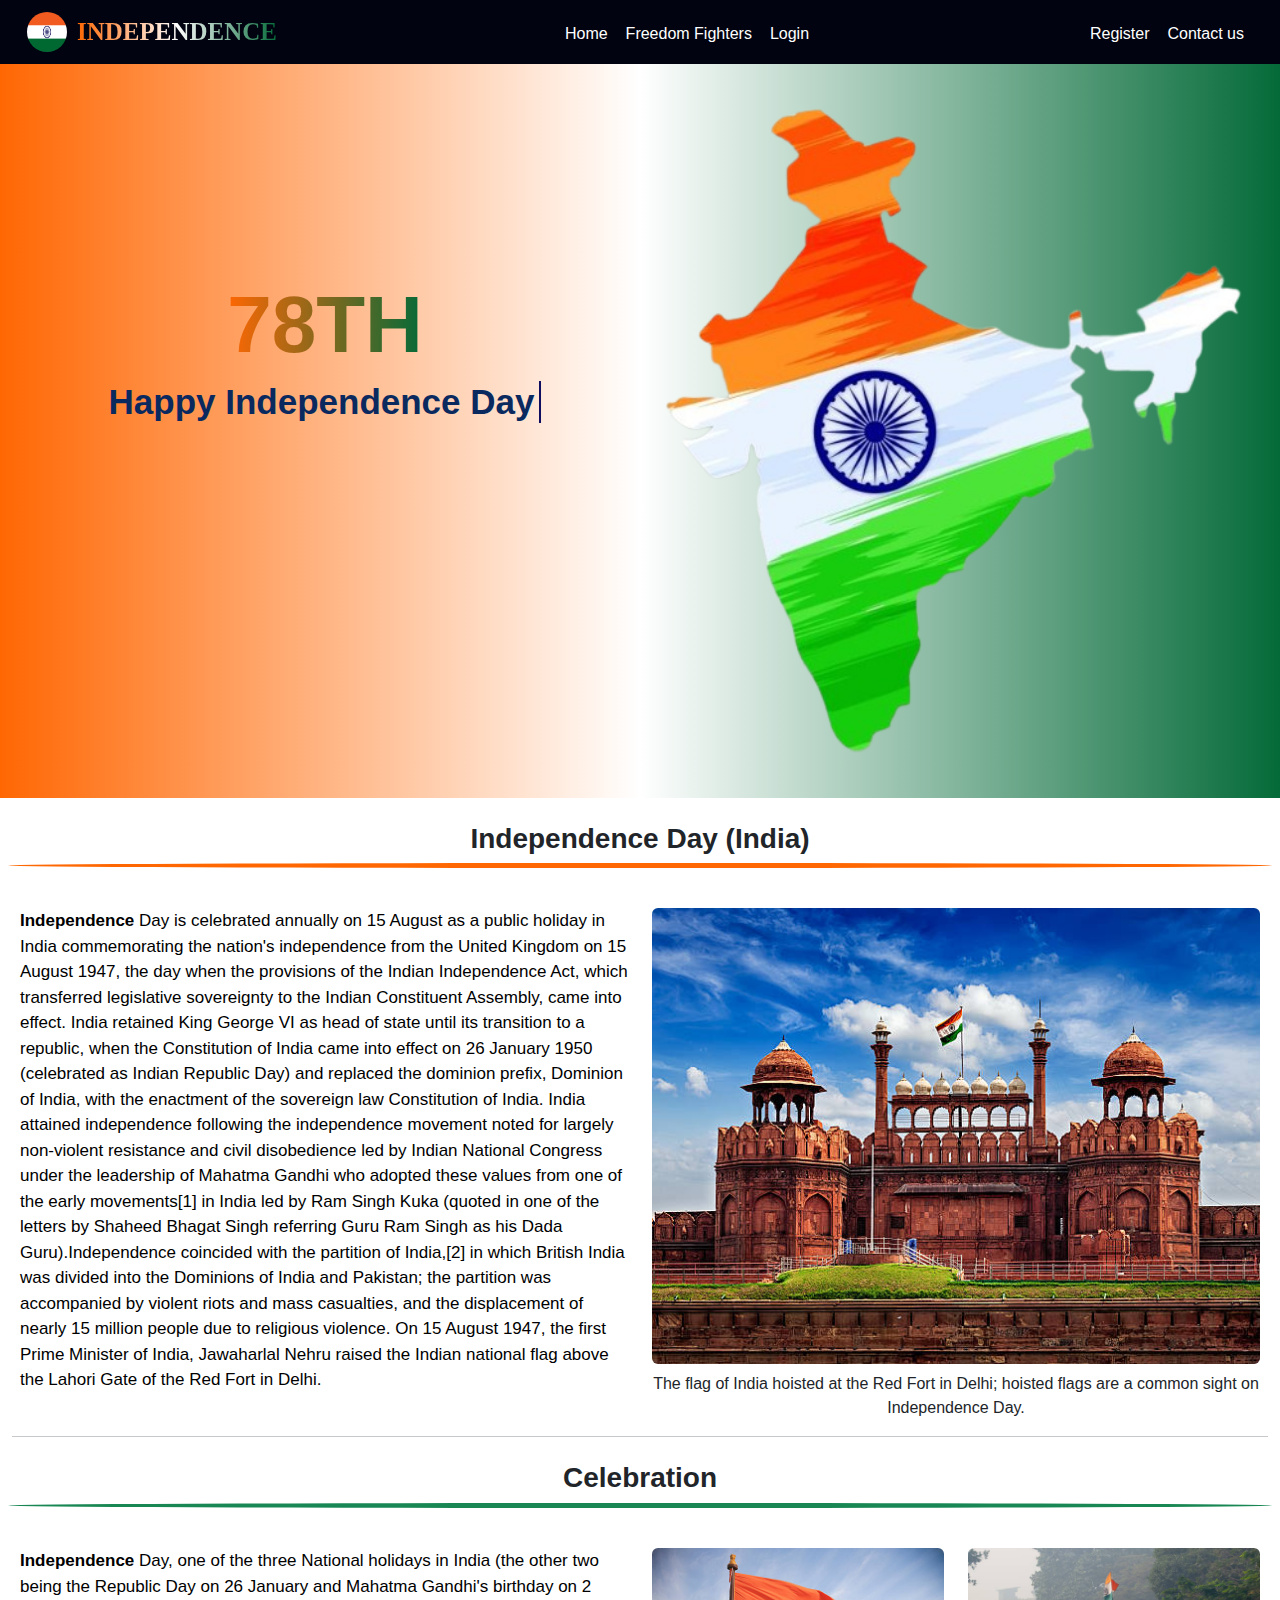
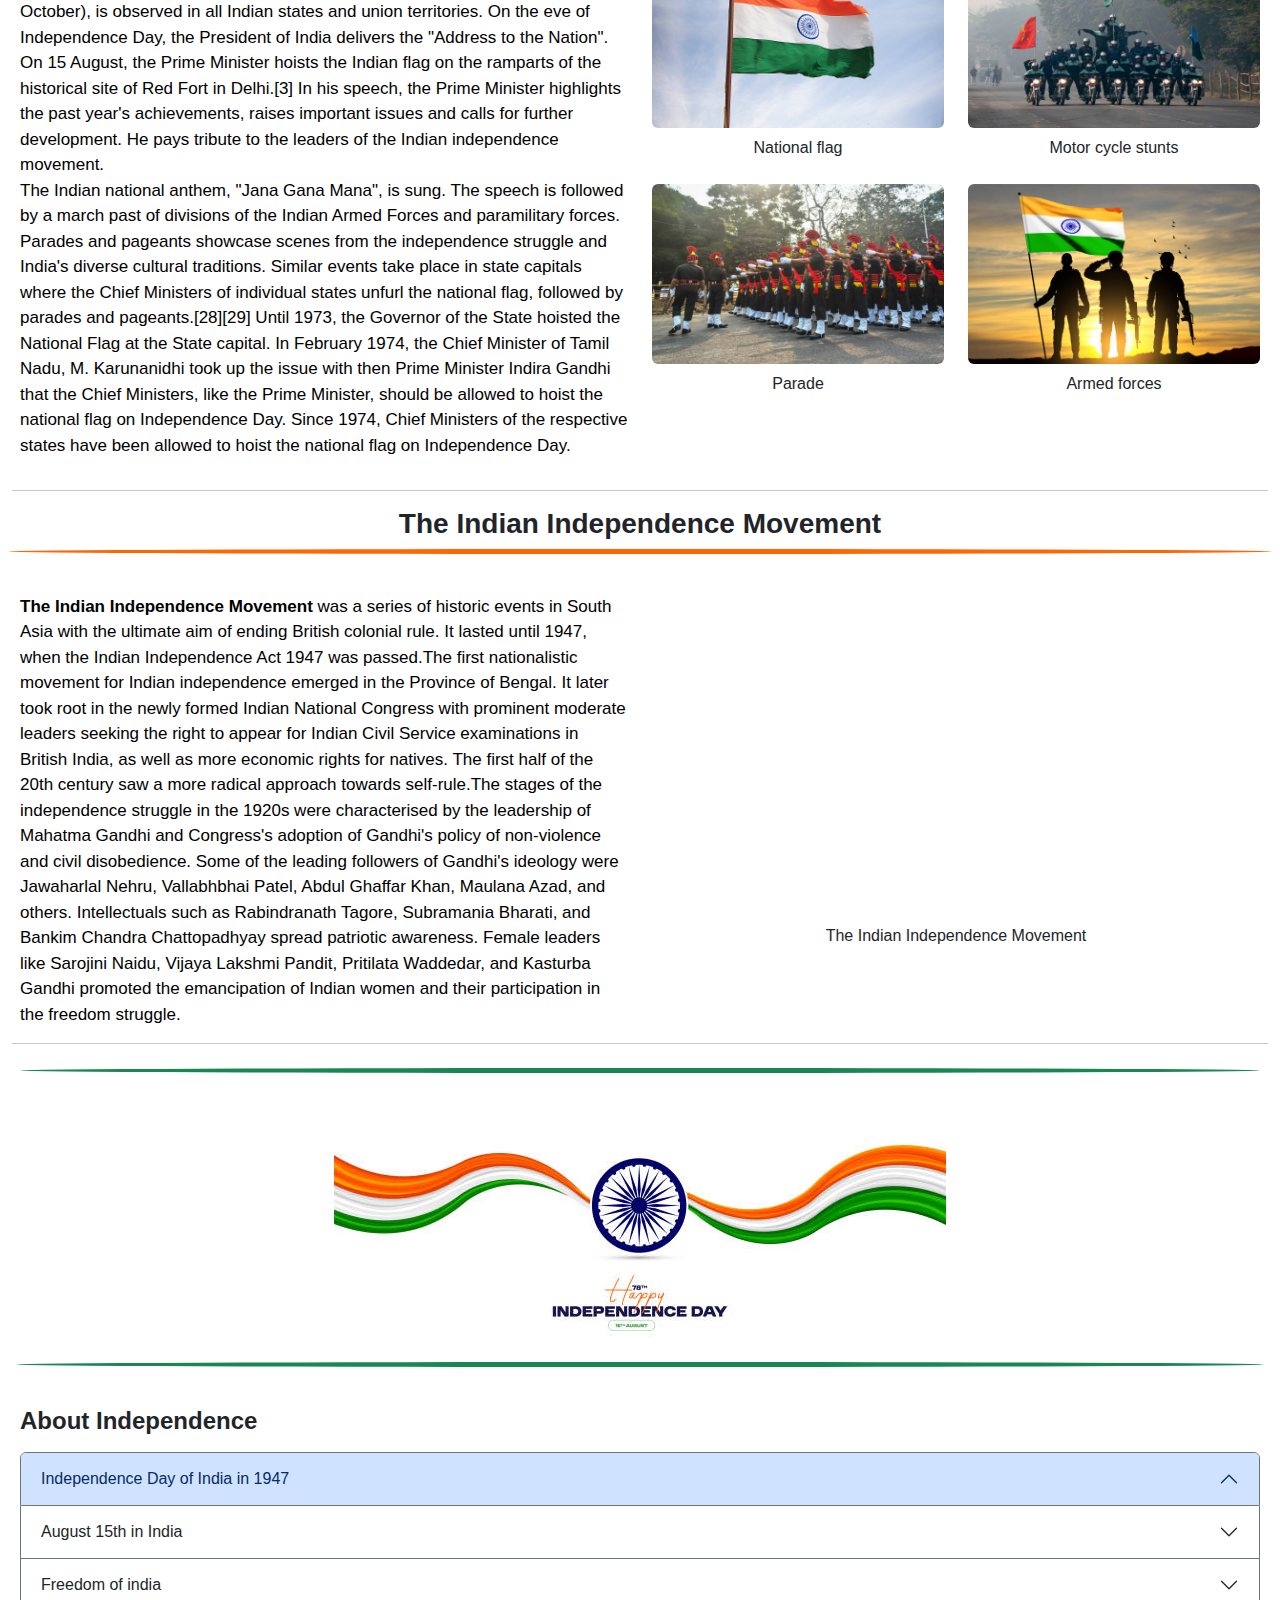
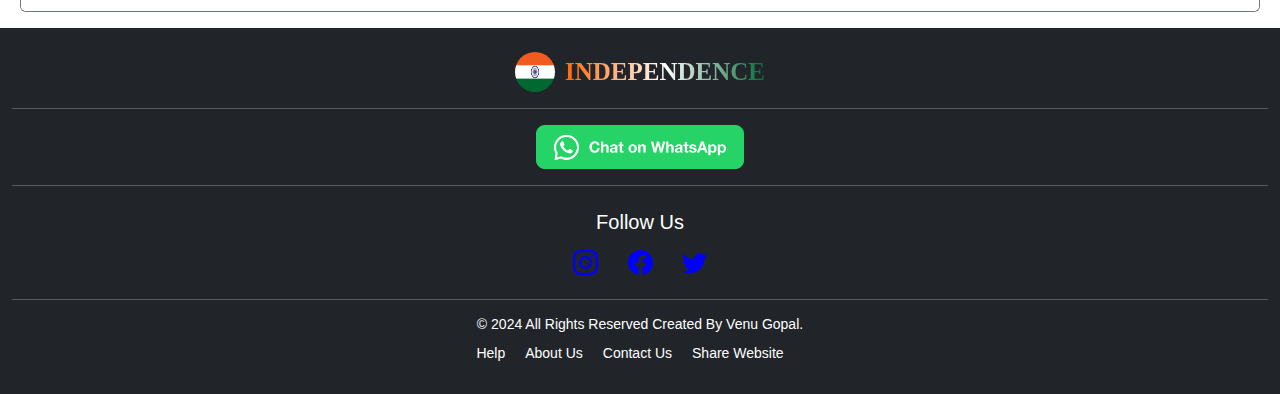
==== commit ed3aabb7: "added whatsapp in footer" ====
--- a/index.html
+++ b/index.html
@@ -366,6 +366,10 @@
 
         </div>
         <hr class="text-white" />
+        <a href="https:/wa.me/+911234567891" class=" d-flex justify-content-center">
+            <img src="/images//whatsapp.png"  style="width: 13rem;" alt="">
+        </a>
+        <hr class="text-white" />
         <div class="py-2">
             <h5 class="text-white pb-2">Follow Us</h5>
             <a href="https://www.instagram.com/venu_gopal_godugu?igsh=OGQ5ZDc2ODk2ZA==" target="_blank"><svg
--- a/style.css
+++ b/style.css
@@ -358,6 +358,7 @@
  .footer-text {
      font-size: 14px;
      text-transform: capitalize;
+     user-select: none;
  }
 
  .footer-links {
@@ -368,7 +369,7 @@
  }
 
  .face-icon-2 {
-     color: white;
+     color:blue;
      height: 25px;
      width: 25px;
      margin-left: 25px;
@@ -376,18 +377,18 @@
  }
 
  .face-icon {
-     color: white;
+     color:blue;
      height: 25px;
      width: 25px;
  }
 
  .face-icon-2:hover {
-     color: blue;
+     color:white;
  }
 
 
  .face-icon:hover {
-     color: blue;
+     color:white;
  }
 
 
--- a/register.css
+++ b/register.css
@@ -99,4 +99,5 @@
 
 #spin-sub-bt{
   display: none;
+  width: 9.5rem;
 }